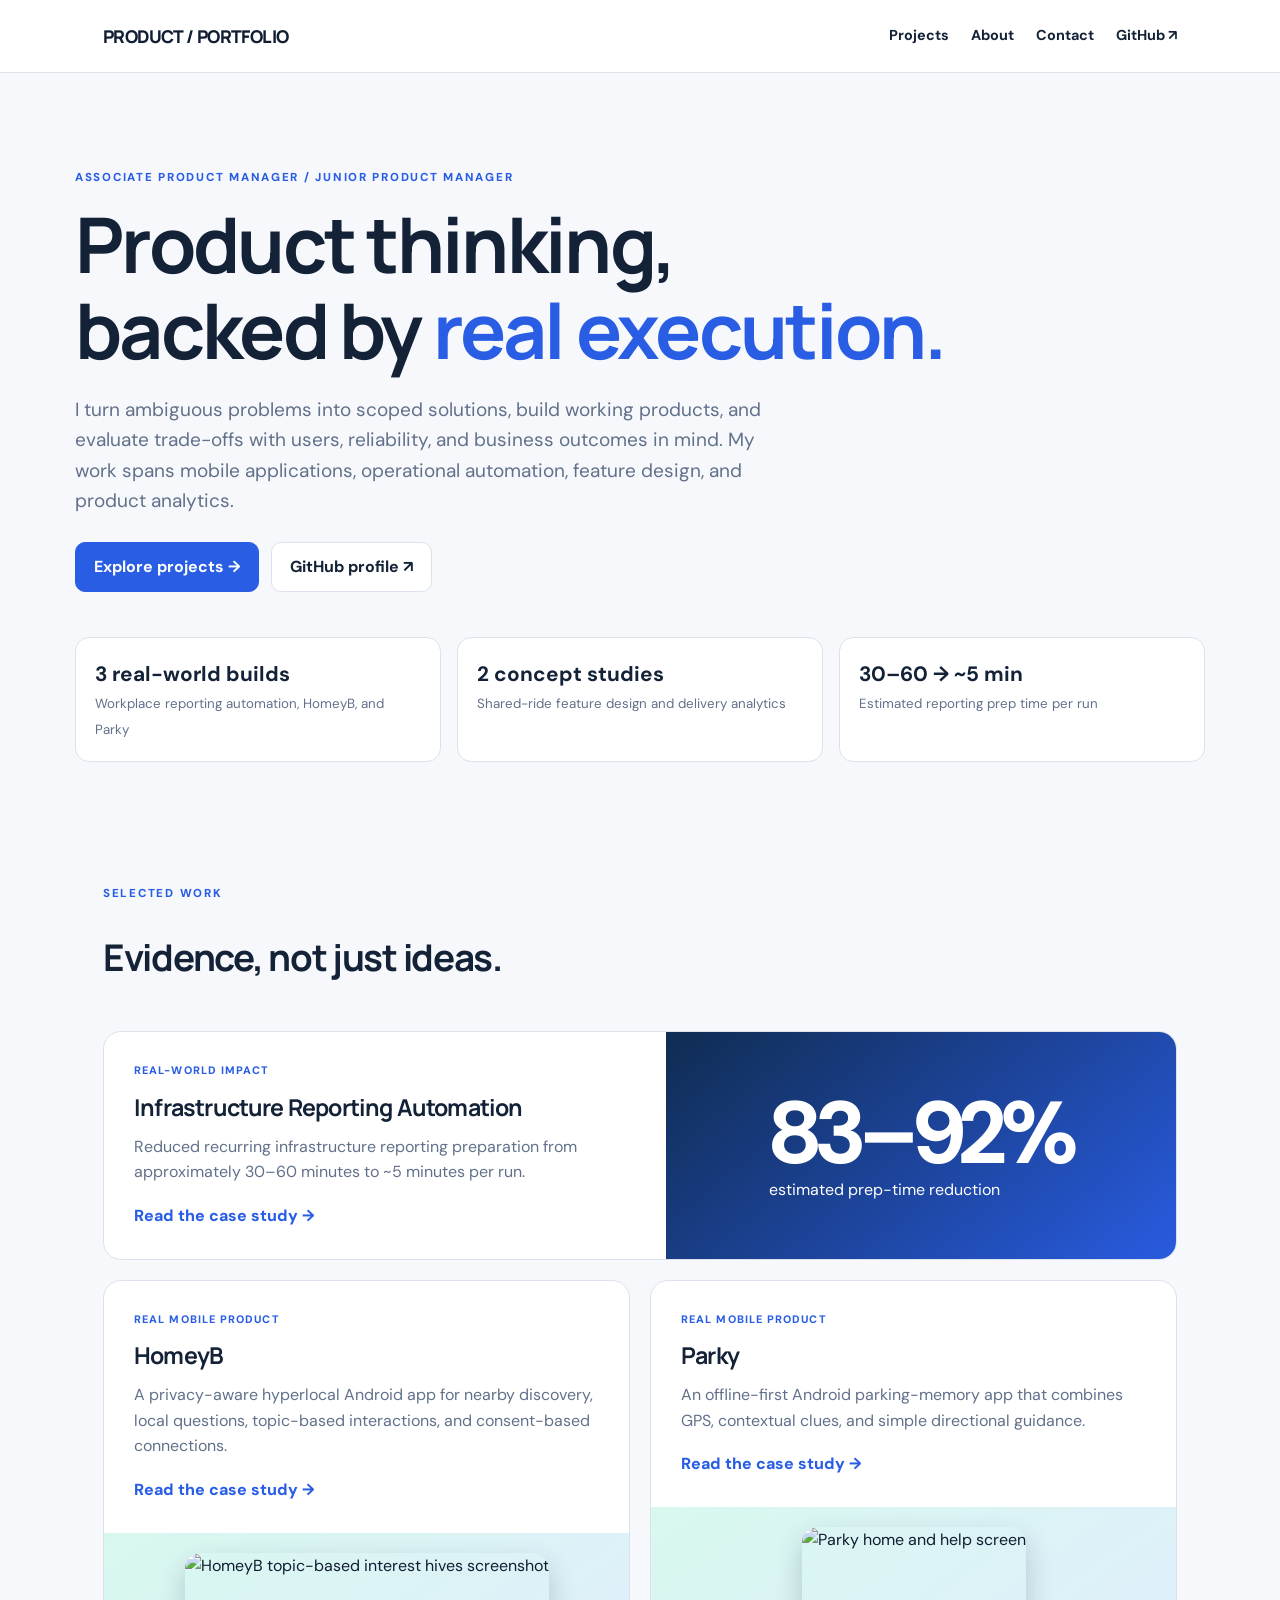
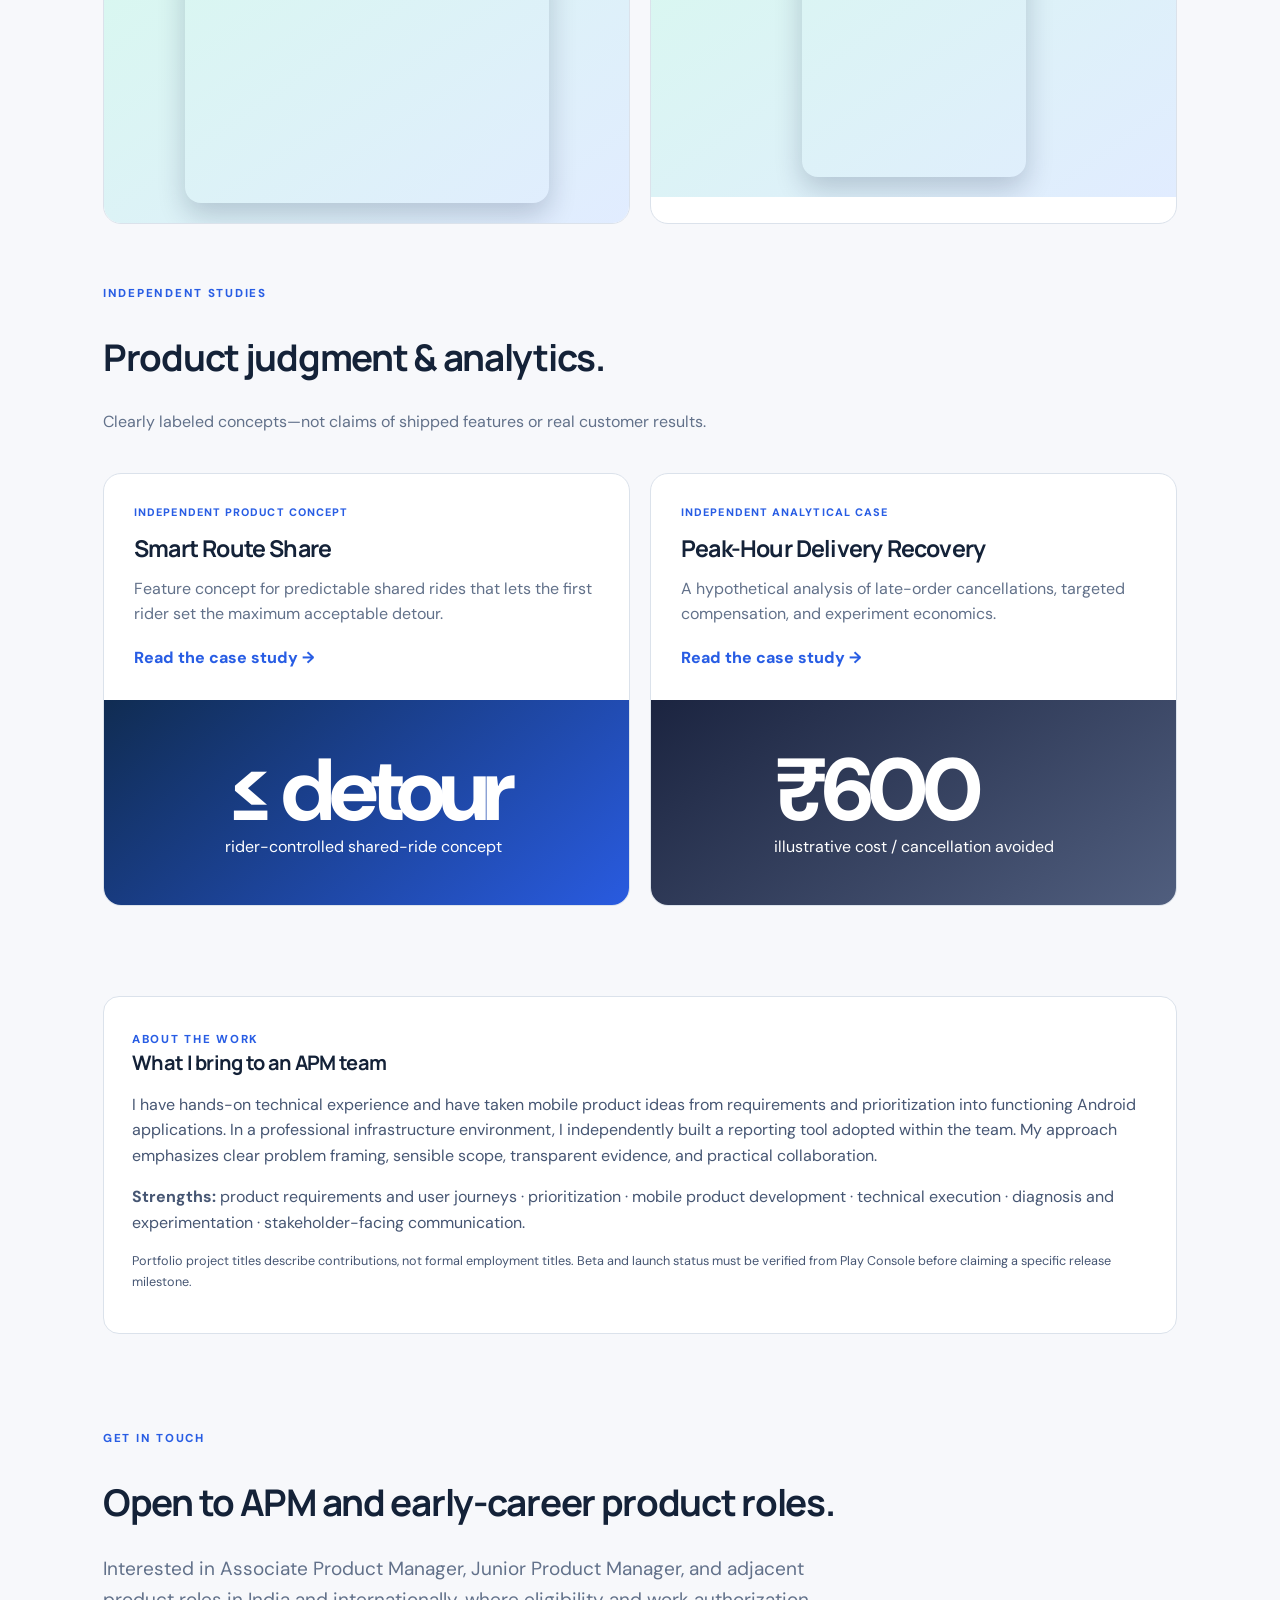
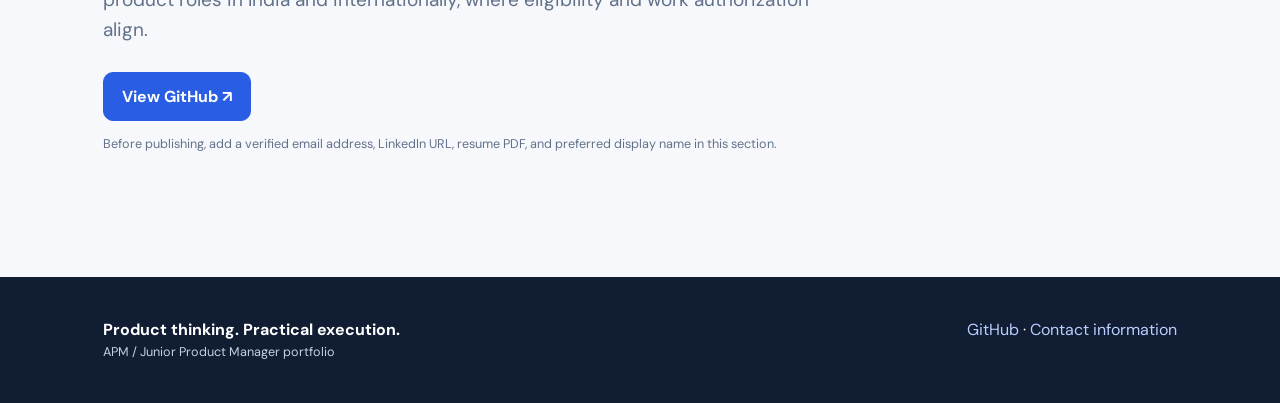
==== index.html @ b4ca0966 "Add files via upload" ====
<!doctype html><html lang="en"><head><meta charset="UTF-8"><meta name="viewport" content="width=device-width,initial-scale=1"><meta name="theme-color" content="#142238"><meta name="description" content="Associate Product Manager portfolio featuring product execution, Android products, strategy, analytics and real-world impact."><title>APM Product Portfolio | Real Products & Product Thinking</title><link rel="stylesheet" href="assets/style.css"></head><body><header class="nav"><div class="wrap nav-in"><a class="logo" href="index.html">PRODUCT / PORTFOLIO</a><nav class="navlinks" aria-label="Main navigation"><a href="index.html#projects">Projects</a><a href="index.html#about">About</a><a href="index.html#contact">Contact</a><a href="https://github.com/Prathamesh-S" target="_blank" rel="noopener">GitHub ↗</a></nav></div></header><main><div class="wrap hero"><span class="eyebrow">Associate Product Manager / Junior Product Manager</span><h1>Product thinking,<br>backed by <span style="color:var(--primary)">real execution.</span></h1><p class="lead">I turn ambiguous problems into scoped solutions, build working products, and evaluate trade-offs with users, reliability, and business outcomes in mind. My work spans mobile applications, operational automation, feature design, and product analytics.</p><div class="actions"><a class="btn" href="#projects">Explore projects →</a><a class="btn alt" href="https://github.com/Prathamesh-S" target="_blank" rel="noopener">GitHub profile ↗</a></div><div class="proof"><div><strong>3 real-world builds</strong><small>Workplace reporting automation, HomeyB, and Parky</small></div><div><strong>2 concept studies</strong><small>Shared-ride feature design and delivery analytics</small></div><div><strong>30–60 → ~5 min</strong><small>Estimated reporting prep time per run</small></div></div></div><section id="projects"><div class="wrap"><div class="sectionhead"><div><span class="eyebrow">Selected work</span><h2>Evidence, not just ideas.</h2></div></div><div class="cards"><article class="card large"><div class="cardcontent"><span class="tag">REAL-WORLD IMPACT</span><h3>Infrastructure Reporting Automation</h3><p>Reduced recurring infrastructure reporting preparation from approximately 30–60 minutes to ~5 minutes per run.</p><a class="link" href="projects/infrastructure-automation.html">Read the case study →</a></div><div class="visual "><div><div class="big-stat">83–92%</div><div>estimated prep-time reduction</div></div></div></article><article class="card "><div class="cardcontent"><span class="tag">REAL MOBILE PRODUCT</span><h3>HomeyB</h3><p>A privacy-aware hyperlocal Android app for nearby discovery, local questions, topic-based interactions, and consent-based connections.</p><a class="link" href="projects/homeyb.html">Read the case study →</a></div><div class="visual pale"><img src="https://raw.githubusercontent.com/Prathamesh-S/HomeyB-Product-Portfolio/main/media/02-interest-hives.png" alt="HomeyB topic-based interest hives screenshot" loading="lazy"></div></article><article class="card "><div class="cardcontent"><span class="tag">REAL MOBILE PRODUCT</span><h3>Parky</h3><p>An offline-first Android parking-memory app that combines GPS, contextual clues, and simple directional guidance.</p><a class="link" href="projects/parky.html">Read the case study →</a></div><div class="visual pale"><img src="https://raw.githubusercontent.com/Prathamesh-S/Parky-Product-Portfolio/main/media/02-home-and-help.png" alt="Parky home and help screen" loading="lazy"></div></article></div><div class="sectionhead" style="margin-top:55px"><div><span class="eyebrow">Independent studies</span><h2>Product judgment & analytics.</h2><p class="muted">Clearly labeled concepts—not claims of shipped features or real customer results.</p></div></div><div class="cards"><article class="card "><div class="cardcontent"><span class="tag">INDEPENDENT PRODUCT CONCEPT</span><h3>Smart Route Share</h3><p>Feature concept for predictable shared rides that lets the first rider set the maximum acceptable detour.</p><a class="link" href="projects/smart-route-share.html">Read the case study →</a></div><div class="visual "><div><div class="big-stat">≤ detour</div><div>rider-controlled shared-ride concept</div></div></div></article><article class="card "><div class="cardcontent"><span class="tag">INDEPENDENT ANALYTICAL CASE</span><h3>Peak-Hour Delivery Recovery</h3><p>A hypothetical analysis of late-order cancellations, targeted compensation, and experiment economics.</p><a class="link" href="projects/food-delivery-recovery.html">Read the case study →</a></div><div class="visual dark"><div><div class="big-stat">₹600</div><div>illustrative cost / cancellation avoided</div></div></div></article></div></div></section><section id="about"><div class="wrap"><div class="panel"><span class="eyebrow">About the work</span><h2>What I bring to an APM team</h2><p>I have hands-on technical experience and have taken mobile product ideas from requirements and prioritization into functioning Android applications. In a professional infrastructure environment, I independently built a reporting tool adopted within the team. My approach emphasizes clear problem framing, sensible scope, transparent evidence, and practical collaboration.</p><p><strong>Strengths:</strong> product requirements and user journeys · prioritization · mobile product development · technical execution · diagnosis and experimentation · stakeholder-facing communication.</p><p class="tiny">Portfolio project titles describe contributions, not formal employment titles. Beta and launch status must be verified from Play Console before claiming a specific release milestone.</p></div></div></section><section id="contact"><div class="wrap"><span class="eyebrow">Get in touch</span><h2>Open to APM and early-career product roles.</h2><p class="lead">Interested in Associate Product Manager, Junior Product Manager, and adjacent product roles in India and internationally, where eligibility and work authorization align.</p><div class="actions"><a class="btn" href="https://github.com/Prathamesh-S" target="_blank" rel="noopener">View GitHub ↗</a></div><p class="tiny">Before publishing, add a verified email address, LinkedIn URL, resume PDF, and preferred display name in this section.</p></div></section></main><footer><div class="wrap footerflex"><div><strong>Product thinking. Practical execution.</strong><div class="tiny" style="color:#c4d1e5">APM / Junior Product Manager portfolio</div></div><div><a href="https://github.com/Prathamesh-S" target="_blank" rel="noopener">GitHub</a> · <a href="index.html#contact">Contact information</a></div></div></footer></body></html>
---- assets/style.css ----
@import url('https://fonts.googleapis.com/css2?family=DM+Sans:wght@400;500;600;700&family=Manrope:wght@400;500;600;700;800&display=swap');
:root{--bg:#f7f8fb;--paper:#fff;--ink:#142238;--muted:#62718a;--line:#dbe2eb;--primary:#285de4;--navy:#101d32;--mint:#c5f0e6}*{box-sizing:border-box}html{scroll-behavior:smooth}body{margin:0;color:var(--ink);background:var(--bg);font-family:'DM Sans',system-ui,sans-serif;line-height:1.6}h1,h2,h3,.logo{font-family:Manrope,system-ui,sans-serif;letter-spacing:-.035em}h1{font-size:clamp(2.5rem,6vw,4.8rem);line-height:1.12;margin:12px 0 22px}h2{font-size:clamp(1.6rem,3vw,2.3rem);line-height:1.2}h3{line-height:1.3}a{color:var(--primary);text-decoration:none}a:hover{text-decoration:underline}.wrap{max-width:1130px;margin:auto;padding:0 28px}.nav{background:#ffffffed;position:sticky;top:0;z-index:50;border-bottom:1px solid var(--line);backdrop-filter:blur(10px)}.nav-in{min-height:72px;display:flex;align-items:center;justify-content:space-between;gap:20px}.logo{font-weight:800;color:var(--navy);font-size:1.1rem}.navlinks{display:flex;gap:22px;flex-wrap:wrap}.navlinks a{font-size:.9rem;font-weight:700;color:var(--ink)}.hero{padding:90px 0 72px}.eyebrow{font-weight:800;text-transform:uppercase;letter-spacing:.15em;color:var(--primary);font-size:.72rem}.lead{font-size:1.19rem;max-width:720px;color:var(--muted)}.actions{display:flex;gap:12px;flex-wrap:wrap;margin-top:26px}.btn{border:1px solid var(--primary);padding:11px 18px;background:var(--primary);color:white;border-radius:10px;font-weight:700;display:inline-block}.btn.alt{background:white;color:var(--ink);border-color:var(--line)}.btn:hover{text-decoration:none;filter:brightness(.96)}.proof{margin-top:45px;display:grid;grid-template-columns:repeat(3,minmax(0,1fr));gap:16px}.proof>div{background:white;border:1px solid var(--line);border-radius:14px;padding:19px}.proof strong{display:block;font-size:1.3rem}.proof small{color:var(--muted)}section{padding:45px 0}.sectionhead{display:flex;align-items:end;justify-content:space-between;gap:18px;margin-bottom:22px}.muted{color:var(--muted)}.cards{display:grid;grid-template-columns:repeat(2,minmax(0,1fr));gap:20px}.card{background:white;border-radius:18px;overflow:hidden;border:1px solid var(--line);display:flex;flex-direction:column}.card.large{grid-column:1/-1;display:grid;grid-template-columns:1.1fr 1fr}.cardcontent{padding:30px;display:flex;flex-direction:column;align-items:start}.tag{font-size:.68rem;letter-spacing:.1em;font-weight:800;text-transform:uppercase;color:var(--primary)}.card h3{font-size:1.45rem;margin:12px 0}.card p{color:var(--muted);margin:0 0 18px}.card .link{font-weight:800;margin-top:auto}.visual{background:linear-gradient(140deg,#102c52,#295be0);min-height:205px;position:relative;overflow:hidden;display:flex;align-items:center;justify-content:center;padding:20px;color:#fff}.visual.pale{background:linear-gradient(145deg,#d8f8ef,#e1ecff);color:var(--navy)}.visual.dark{background:linear-gradient(145deg,#1b2440,#505e7e)}.big-stat{font-size:clamp(3rem,7vw,5.5rem);line-height:1;letter-spacing:-.07em;font-weight:800}.visual img{height:250px;max-width:100%;width:auto;border-radius:16px;object-fit:contain;box-shadow:0 12px 28px #0a173c33}.visual img[src='']{display:none}.detail-hero{padding:65px 0 30px}.detail-hero h1{max-width:850px;font-size:clamp(2.25rem,5vw,3.85rem)}.detail-grid{display:grid;grid-template-columns:2fr 1fr;gap:28px;align-items:start}.panel{background:white;border:1px solid var(--line);padding:28px;border-radius:16px}.panel h2{font-size:1.25rem;margin-top:0}.panel p{color:#465673}.stack{display:grid;gap:20px}.highlight{background:#eef4ff;border-left:4px solid var(--primary);padding:22px;border-radius:0 14px 14px 0}.metric{font-size:2rem;font-weight:800;color:var(--primary)}.screens{display:flex;gap:12px;flex-wrap:wrap;margin:18px 0}.screens img{max-width:190px;width:30%;min-width:125px;border-radius:15px;border:1px solid var(--line)}.tiny{font-size:.79rem;color:var(--muted)}footer{background:var(--navy);color:white;padding:40px 0;margin-top:65px}footer a{color:#b9ceff}.footerflex{display:flex;justify-content:space-between;gap:20px;flex-wrap:wrap}ul{padding-left:20px}li{margin:7px 0}@media(max-width:750px){.nav-in{align-items:flex-start;padding-top:15px;padding-bottom:15px;flex-direction:column}.navlinks{gap:14px}.hero{padding:55px 0}.cards{grid-template-columns:1fr}.card.large{display:flex;grid-column:auto}.proof{grid-template-columns:1fr}.detail-grid{grid-template-columns:1fr}.cardcontent{padding:22px}.wrap{padding:0 20px}}
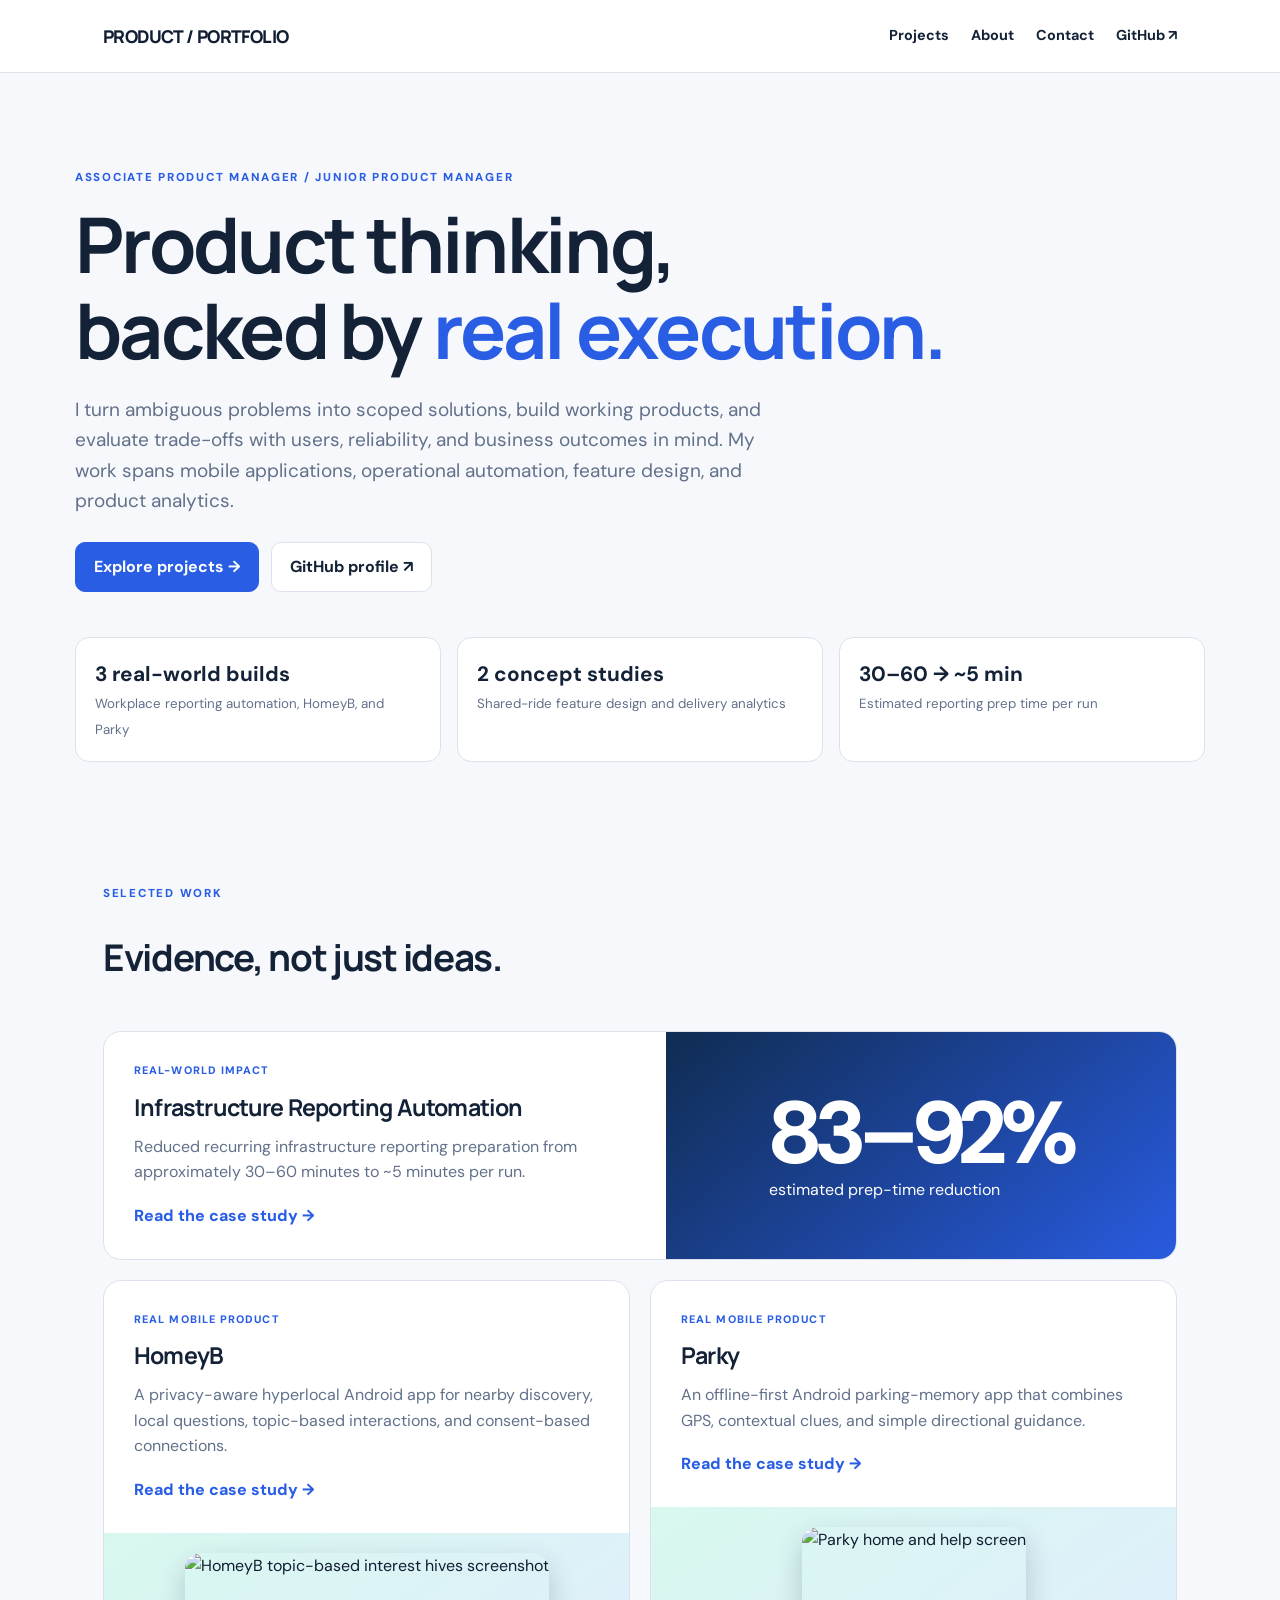
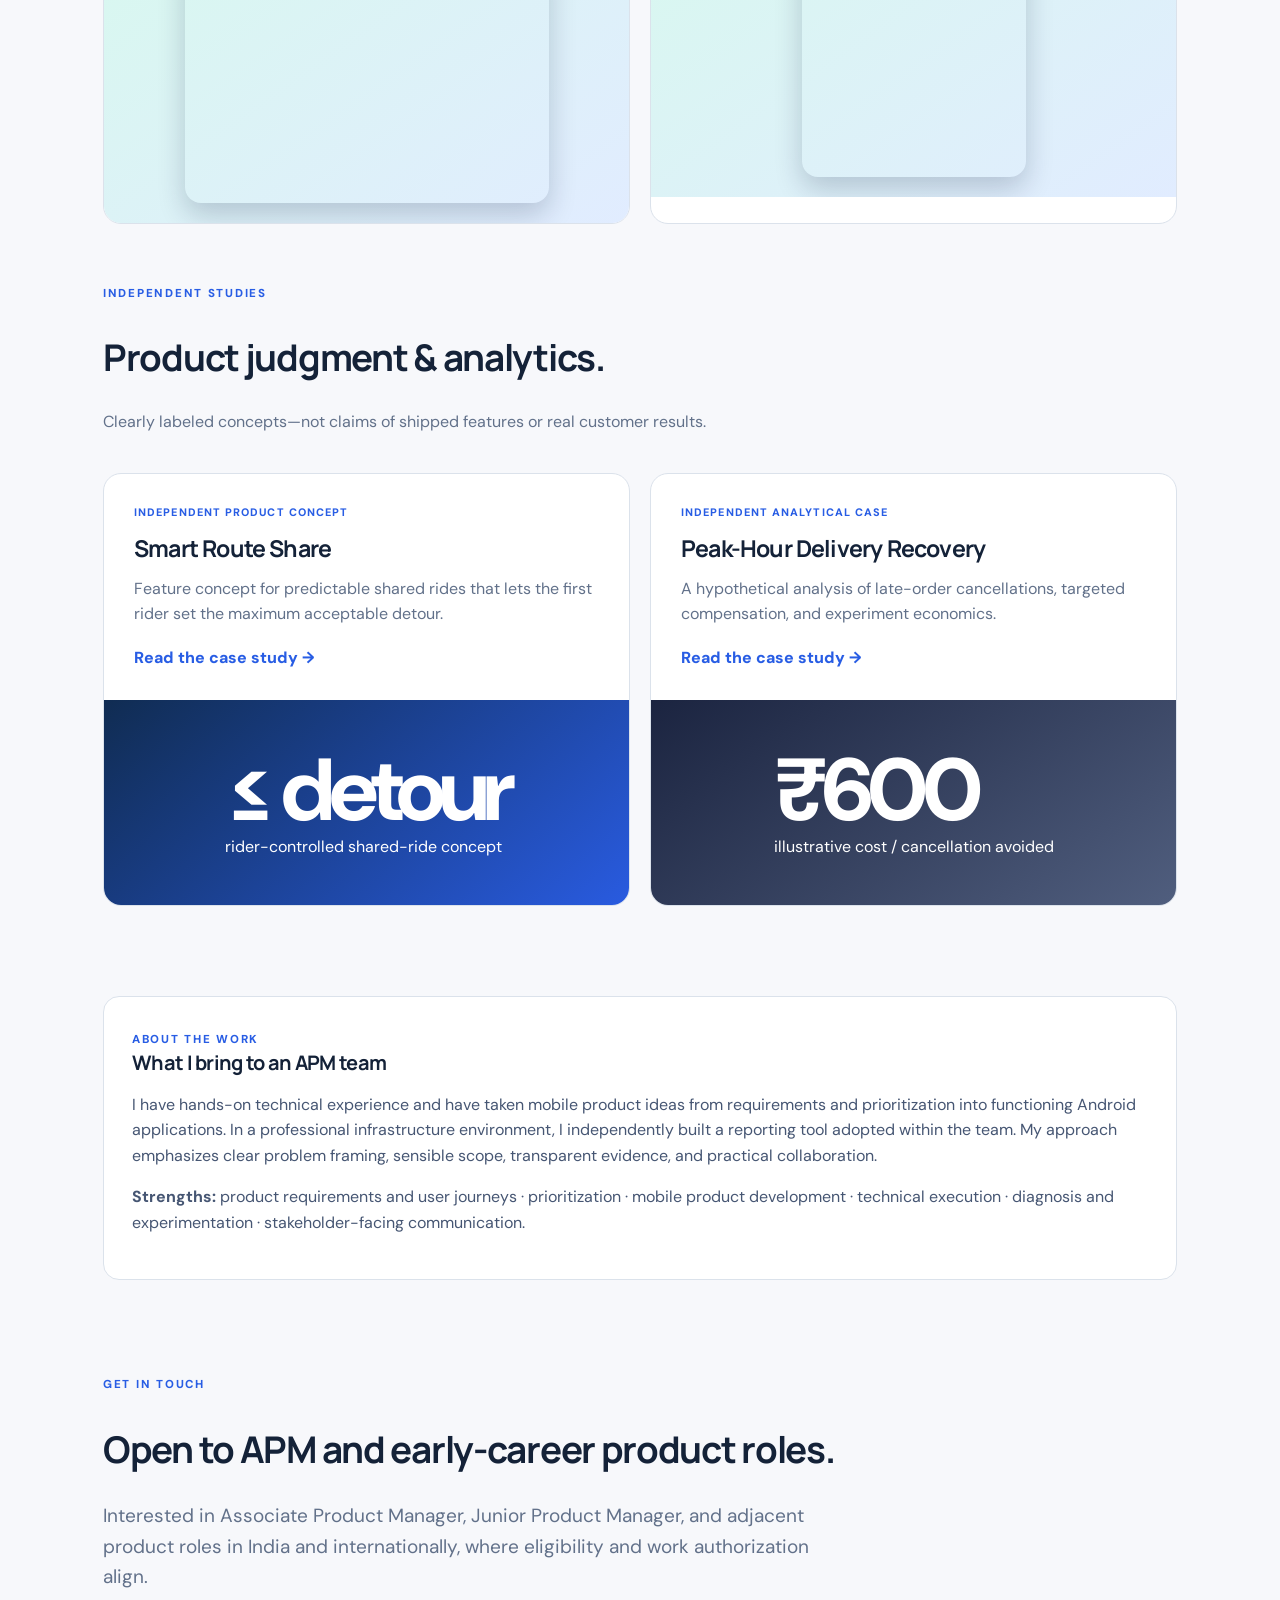
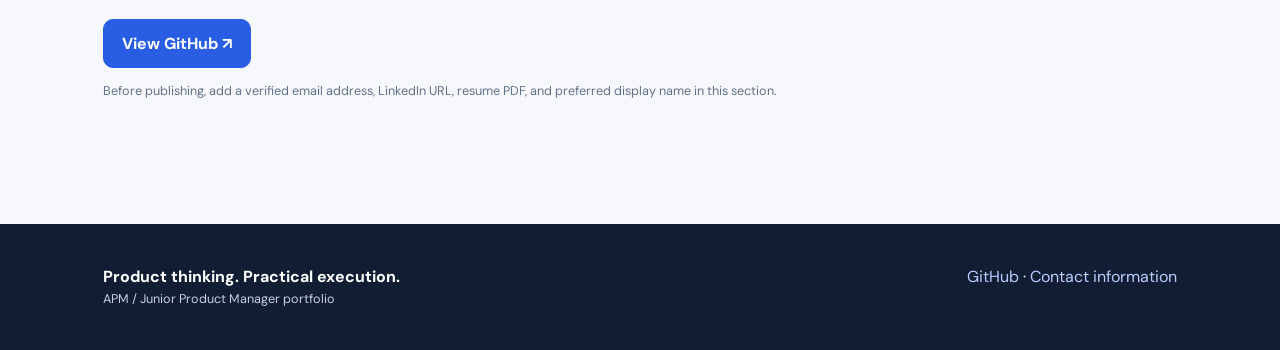
==== commit 575f4389: "Remove internal editorial note from public APM portfolio" ====
--- a/index.html
+++ b/index.html
@@ -1 +1 @@
-<!doctype html><html lang="en"><head><meta charset="UTF-8"><meta name="viewport" content="width=device-width,initial-scale=1"><meta name="theme-color" content="#142238"><meta name="description" content="Associate Product Manager portfolio featuring product execution, Android products, strategy, analytics and real-world impact."><title>APM Product Portfolio | Real Products & Product Thinking</title><link rel="stylesheet" href="assets/style.css"></head><body><header class="nav"><div class="wrap nav-in"><a class="logo" href="index.html">PRODUCT / PORTFOLIO</a><nav class="navlinks" aria-label="Main navigation"><a href="index.html#projects">Projects</a><a href="index.html#about">About</a><a href="index.html#contact">Contact</a><a href="https://github.com/Prathamesh-S" target="_blank" rel="noopener">GitHub ↗</a></nav></div></header><main><div class="wrap hero"><span class="eyebrow">Associate Product Manager / Junior Product Manager</span><h1>Product thinking,<br>backed by <span style="color:var(--primary)">real execution.</span></h1><p class="lead">I turn ambiguous problems into scoped solutions, build working products, and evaluate trade-offs with users, reliability, and business outcomes in mind. My work spans mobile applications, operational automation, feature design, and product analytics.</p><div class="actions"><a class="btn" href="#projects">Explore projects →</a><a class="btn alt" href="https://github.com/Prathamesh-S" target="_blank" rel="noopener">GitHub profile ↗</a></div><div class="proof"><div><strong>3 real-world builds</strong><small>Workplace reporting automation, HomeyB, and Parky</small></div><div><strong>2 concept studies</strong><small>Shared-ride feature design and delivery analytics</small></div><div><strong>30–60 → ~5 min</strong><small>Estimated reporting prep time per run</small></div></div></div><section id="projects"><div class="wrap"><div class="sectionhead"><div><span class="eyebrow">Selected work</span><h2>Evidence, not just ideas.</h2></div></div><div class="cards"><article class="card large"><div class="cardcontent"><span class="tag">REAL-WORLD IMPACT</span><h3>Infrastructure Reporting Automation</h3><p>Reduced recurring infrastructure reporting preparation from approximately 30–60 minutes to ~5 minutes per run.</p><a class="link" href="projects/infrastructure-automation.html">Read the case study →</a></div><div class="visual "><div><div class="big-stat">83–92%</div><div>estimated prep-time reduction</div></div></div></article><article class="card "><div class="cardcontent"><span class="tag">REAL MOBILE PRODUCT</span><h3>HomeyB</h3><p>A privacy-aware hyperlocal Android app for nearby discovery, local questions, topic-based interactions, and consent-based connections.</p><a class="link" href="projects/homeyb.html">Read the case study →</a></div><div class="visual pale"><img src="https://raw.githubusercontent.com/Prathamesh-S/HomeyB-Product-Portfolio/main/media/02-interest-hives.png" alt="HomeyB topic-based interest hives screenshot" loading="lazy"></div></article><article class="card "><div class="cardcontent"><span class="tag">REAL MOBILE PRODUCT</span><h3>Parky</h3><p>An offline-first Android parking-memory app that combines GPS, contextual clues, and simple directional guidance.</p><a class="link" href="projects/parky.html">Read the case study →</a></div><div class="visual pale"><img src="https://raw.githubusercontent.com/Prathamesh-S/Parky-Product-Portfolio/main/media/02-home-and-help.png" alt="Parky home and help screen" loading="lazy"></div></article></div><div class="sectionhead" style="margin-top:55px"><div><span class="eyebrow">Independent studies</span><h2>Product judgment & analytics.</h2><p class="muted">Clearly labeled concepts—not claims of shipped features or real customer results.</p></div></div><div class="cards"><article class="card "><div class="cardcontent"><span class="tag">INDEPENDENT PRODUCT CONCEPT</span><h3>Smart Route Share</h3><p>Feature concept for predictable shared rides that lets the first rider set the maximum acceptable detour.</p><a class="link" href="projects/smart-route-share.html">Read the case study →</a></div><div class="visual "><div><div class="big-stat">≤ detour</div><div>rider-controlled shared-ride concept</div></div></div></article><article class="card "><div class="cardcontent"><span class="tag">INDEPENDENT ANALYTICAL CASE</span><h3>Peak-Hour Delivery Recovery</h3><p>A hypothetical analysis of late-order cancellations, targeted compensation, and experiment economics.</p><a class="link" href="projects/food-delivery-recovery.html">Read the case study →</a></div><div class="visual dark"><div><div class="big-stat">₹600</div><div>illustrative cost / cancellation avoided</div></div></div></article></div></div></section><section id="about"><div class="wrap"><div class="panel"><span class="eyebrow">About the work</span><h2>What I bring to an APM team</h2><p>I have hands-on technical experience and have taken mobile product ideas from requirements and prioritization into functioning Android applications. In a professional infrastructure environment, I independently built a reporting tool adopted within the team. My approach emphasizes clear problem framing, sensible scope, transparent evidence, and practical collaboration.</p><p><strong>Strengths:</strong> product requirements and user journeys · prioritization · mobile product development · technical execution · diagnosis and experimentation · stakeholder-facing communication.</p><p class="tiny">Portfolio project titles describe contributions, not formal employment titles. Beta and launch status must be verified from Play Console before claiming a specific release milestone.</p></div></div></section><section id="contact"><div class="wrap"><span class="eyebrow">Get in touch</span><h2>Open to APM and early-career product roles.</h2><p class="lead">Interested in Associate Product Manager, Junior Product Manager, and adjacent product roles in India and internationally, where eligibility and work authorization align.</p><div class="actions"><a class="btn" href="https://github.com/Prathamesh-S" target="_blank" rel="noopener">View GitHub ↗</a></div><p class="tiny">Before publishing, add a verified email address, LinkedIn URL, resume PDF, and preferred display name in this section.</p></div></section></main><footer><div class="wrap footerflex"><div><strong>Product thinking. Practical execution.</strong><div class="tiny" style="color:#c4d1e5">APM / Junior Product Manager portfolio</div></div><div><a href="https://github.com/Prathamesh-S" target="_blank" rel="noopener">GitHub</a> · <a href="index.html#contact">Contact information</a></div></div></footer></body></html>+<!doctype html><html lang="en"><head><meta charset="UTF-8"><meta name="viewport" content="width=device-width,initial-scale=1"><meta name="theme-color" content="#142238"><meta name="description" content="Associate Product Manager portfolio featuring product execution, Android products, strategy, analytics and real-world impact."><title>APM Product Portfolio | Real Products & Product Thinking</title><link rel="stylesheet" href="assets/style.css"></head><body><header class="nav"><div class="wrap nav-in"><a class="logo" href="index.html">PRODUCT / PORTFOLIO</a><nav class="navlinks" aria-label="Main navigation"><a href="index.html#projects">Projects</a><a href="index.html#about">About</a><a href="index.html#contact">Contact</a><a href="https://github.com/Prathamesh-S" target="_blank" rel="noopener">GitHub ↗</a></nav></div></header><main><div class="wrap hero"><span class="eyebrow">Associate Product Manager / Junior Product Manager</span><h1>Product thinking,<br>backed by <span style="color:var(--primary)">real execution.</span></h1><p class="lead">I turn ambiguous problems into scoped solutions, build working products, and evaluate trade-offs with users, reliability, and business outcomes in mind. My work spans mobile applications, operational automation, feature design, and product analytics.</p><div class="actions"><a class="btn" href="#projects">Explore projects →</a><a class="btn alt" href="https://github.com/Prathamesh-S" target="_blank" rel="noopener">GitHub profile ↗</a></div><div class="proof"><div><strong>3 real-world builds</strong><small>Workplace reporting automation, HomeyB, and Parky</small></div><div><strong>2 concept studies</strong><small>Shared-ride feature design and delivery analytics</small></div><div><strong>30–60 → ~5 min</strong><small>Estimated reporting prep time per run</small></div></div></div><section id="projects"><div class="wrap"><div class="sectionhead"><div><span class="eyebrow">Selected work</span><h2>Evidence, not just ideas.</h2></div></div><div class="cards"><article class="card large"><div class="cardcontent"><span class="tag">REAL-WORLD IMPACT</span><h3>Infrastructure Reporting Automation</h3><p>Reduced recurring infrastructure reporting preparation from approximately 30–60 minutes to ~5 minutes per run.</p><a class="link" href="projects/infrastructure-automation.html">Read the case study →</a></div><div class="visual "><div><div class="big-stat">83–92%</div><div>estimated prep-time reduction</div></div></div></article><article class="card "><div class="cardcontent"><span class="tag">REAL MOBILE PRODUCT</span><h3>HomeyB</h3><p>A privacy-aware hyperlocal Android app for nearby discovery, local questions, topic-based interactions, and consent-based connections.</p><a class="link" href="projects/homeyb.html">Read the case study →</a></div><div class="visual pale"><img src="https://raw.githubusercontent.com/Prathamesh-S/HomeyB-Product-Portfolio/main/media/02-interest-hives.png" alt="HomeyB topic-based interest hives screenshot" loading="lazy"></div></article><article class="card "><div class="cardcontent"><span class="tag">REAL MOBILE PRODUCT</span><h3>Parky</h3><p>An offline-first Android parking-memory app that combines GPS, contextual clues, and simple directional guidance.</p><a class="link" href="projects/parky.html">Read the case study →</a></div><div class="visual pale"><img src="https://raw.githubusercontent.com/Prathamesh-S/Parky-Product-Portfolio/main/media/02-home-and-help.png" alt="Parky home and help screen" loading="lazy"></div></article></div><div class="sectionhead" style="margin-top:55px"><div><span class="eyebrow">Independent studies</span><h2>Product judgment & analytics.</h2><p class="muted">Clearly labeled concepts—not claims of shipped features or real customer results.</p></div></div><div class="cards"><article class="card "><div class="cardcontent"><span class="tag">INDEPENDENT PRODUCT CONCEPT</span><h3>Smart Route Share</h3><p>Feature concept for predictable shared rides that lets the first rider set the maximum acceptable detour.</p><a class="link" href="projects/smart-route-share.html">Read the case study →</a></div><div class="visual "><div><div class="big-stat">≤ detour</div><div>rider-controlled shared-ride concept</div></div></div></article><article class="card "><div class="cardcontent"><span class="tag">INDEPENDENT ANALYTICAL CASE</span><h3>Peak-Hour Delivery Recovery</h3><p>A hypothetical analysis of late-order cancellations, targeted compensation, and experiment economics.</p><a class="link" href="projects/food-delivery-recovery.html">Read the case study →</a></div><div class="visual dark"><div><div class="big-stat">₹600</div><div>illustrative cost / cancellation avoided</div></div></div></article></div></div></section><section id="about"><div class="wrap"><div class="panel"><span class="eyebrow">About the work</span><h2>What I bring to an APM team</h2><p>I have hands-on technical experience and have taken mobile product ideas from requirements and prioritization into functioning Android applications. In a professional infrastructure environment, I independently built a reporting tool adopted within the team. My approach emphasizes clear problem framing, sensible scope, transparent evidence, and practical collaboration.</p><p><strong>Strengths:</strong> product requirements and user journeys · prioritization · mobile product development · technical execution · diagnosis and experimentation · stakeholder-facing communication.</p></div></div></section><section id="contact"><div class="wrap"><span class="eyebrow">Get in touch</span><h2>Open to APM and early-career product roles.</h2><p class="lead">Interested in Associate Product Manager, Junior Product Manager, and adjacent product roles in India and internationally, where eligibility and work authorization align.</p><div class="actions"><a class="btn" href="https://github.com/Prathamesh-S" target="_blank" rel="noopener">View GitHub ↗</a></div><p class="tiny">Before publishing, add a verified email address, LinkedIn URL, resume PDF, and preferred display name in this section.</p></div></section></main><footer><div class="wrap footerflex"><div><strong>Product thinking. Practical execution.</strong><div class="tiny" style="color:#c4d1e5">APM / Junior Product Manager portfolio</div></div><div><a href="https://github.com/Prathamesh-S" target="_blank" rel="noopener">GitHub</a> · <a href="index.html#contact">Contact information</a></div></div></footer></body></html>
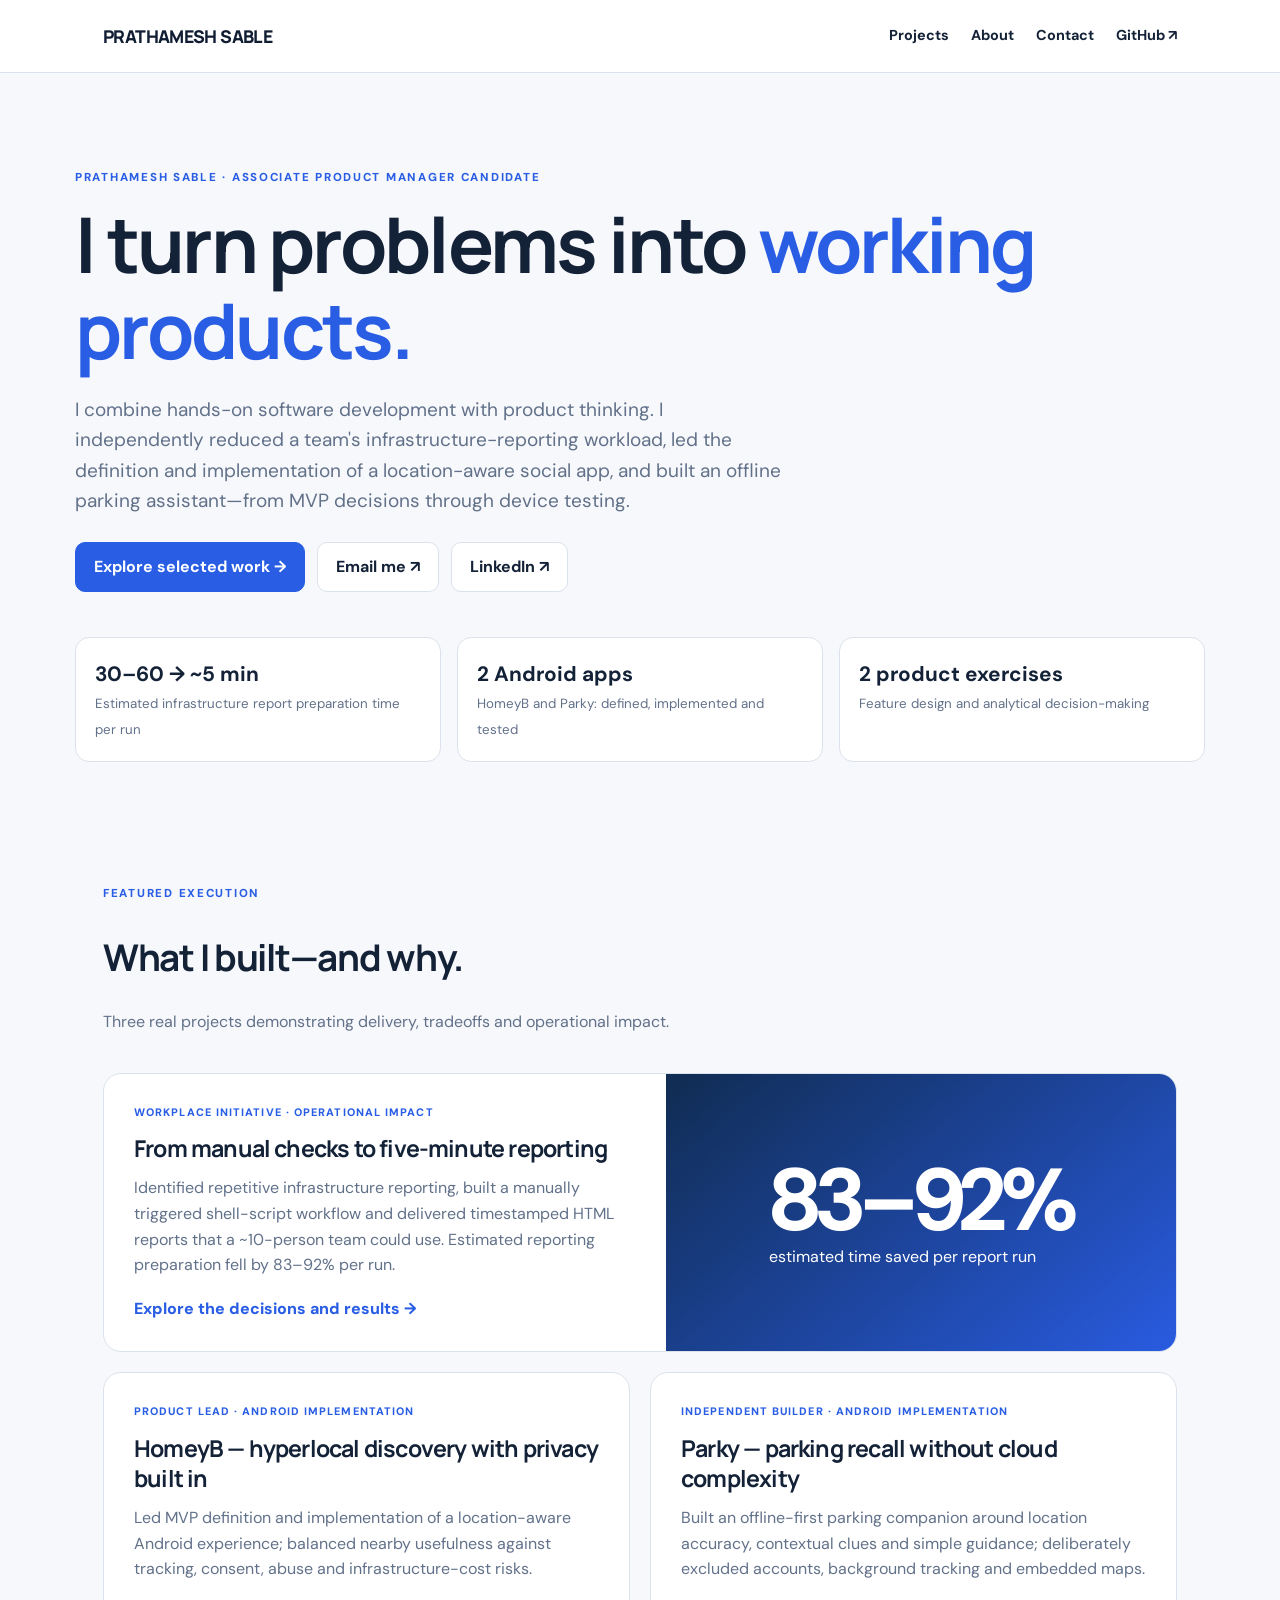
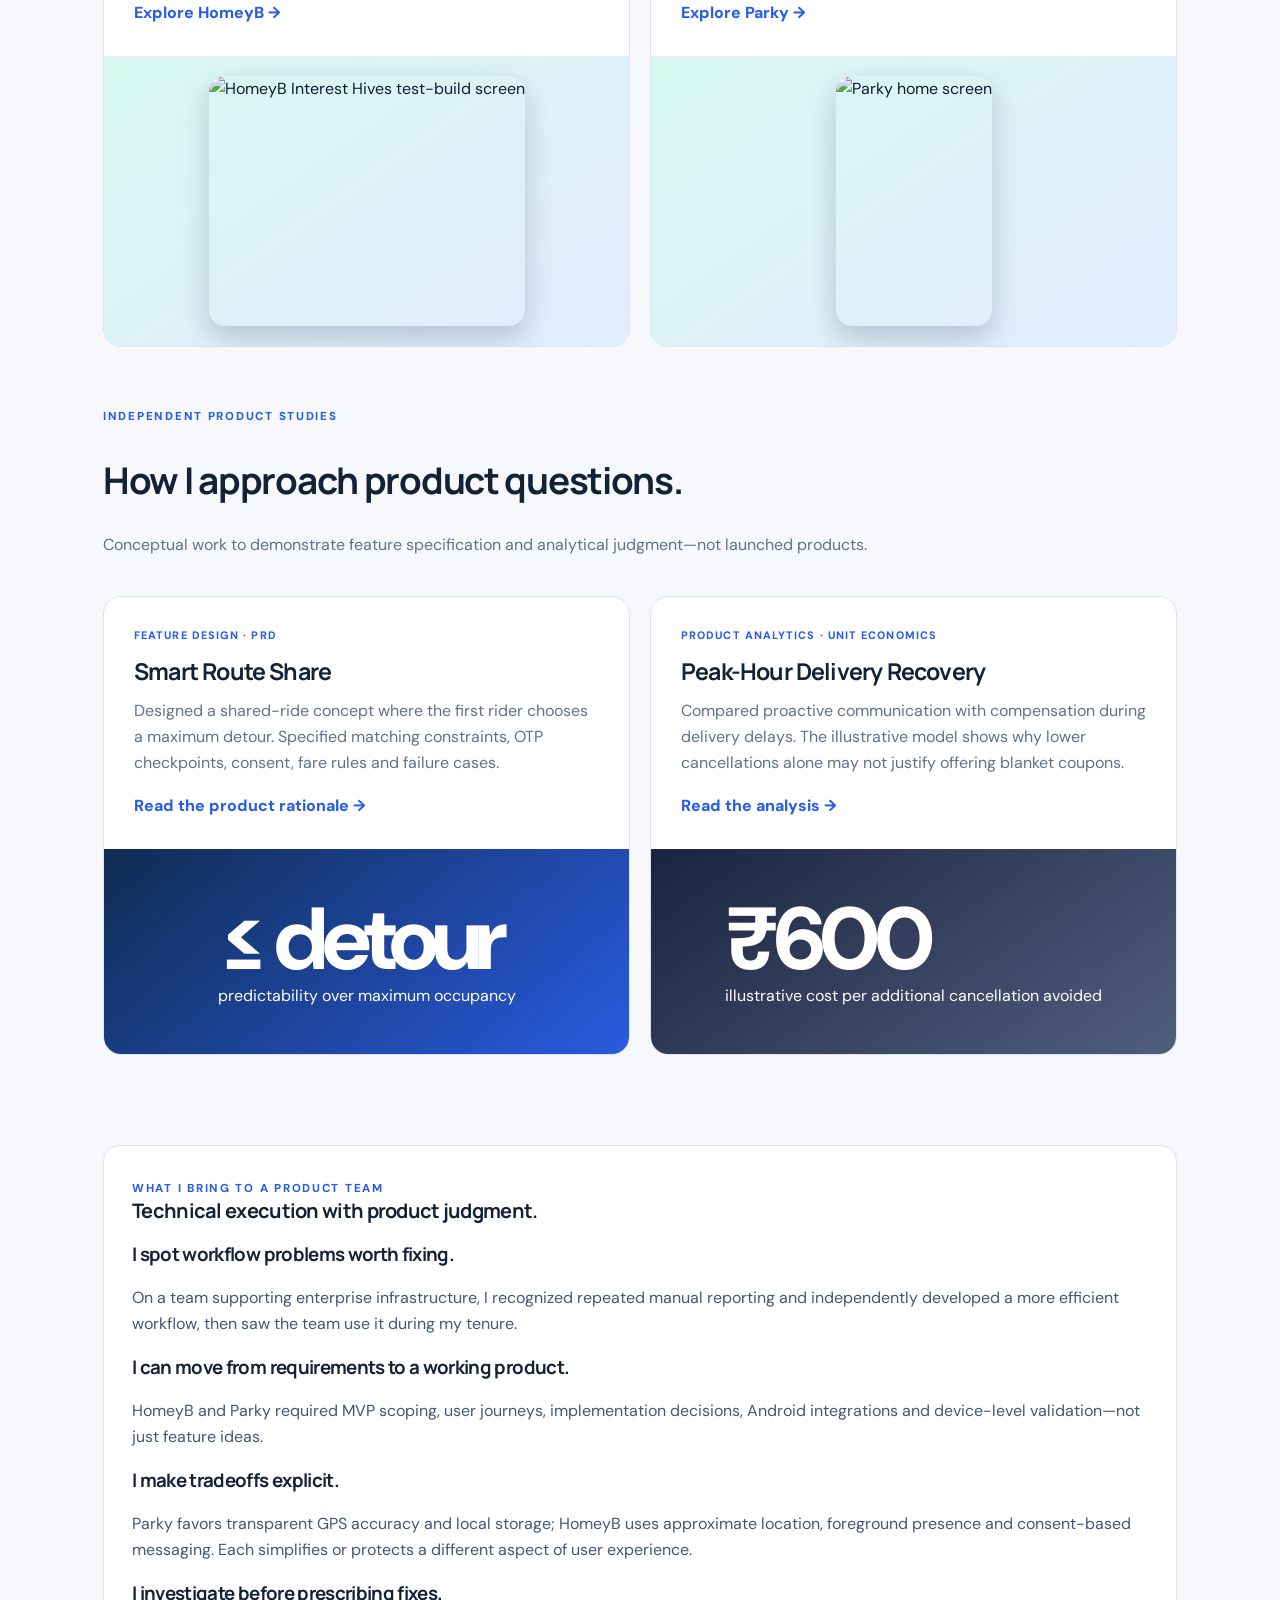
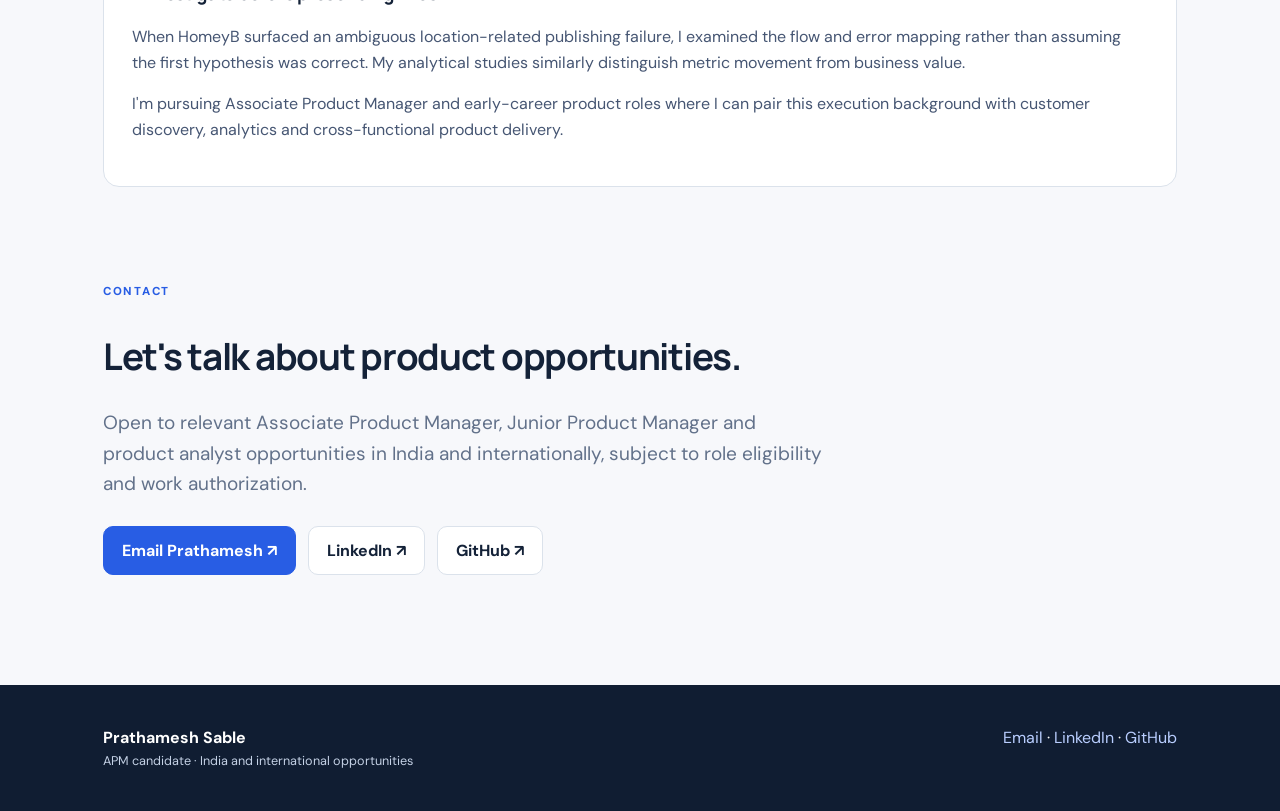
==== commit def81520: "Improve APM recruiter-facing copy: index.html" ====
--- a/index.html
+++ b/index.html
@@ -1 +1,10 @@
-<!doctype html><html lang="en"><head><meta charset="UTF-8"><meta name="viewport" content="width=device-width,initial-scale=1"><meta name="theme-color" content="#142238"><meta name="description" content="Associate Product Manager portfolio featuring product execution, Android products, strategy, analytics and real-world impact."><title>APM Product Portfolio | Real Products & Product Thinking</title><link rel="stylesheet" href="assets/style.css"></head><body><header class="nav"><div class="wrap nav-in"><a class="logo" href="index.html">PRODUCT / PORTFOLIO</a><nav class="navlinks" aria-label="Main navigation"><a href="index.html#projects">Projects</a><a href="index.html#about">About</a><a href="index.html#contact">Contact</a><a href="https://github.com/Prathamesh-S" target="_blank" rel="noopener">GitHub ↗</a></nav></div></header><main><div class="wrap hero"><span class="eyebrow">Associate Product Manager / Junior Product Manager</span><h1>Product thinking,<br>backed by <span style="color:var(--primary)">real execution.</span></h1><p class="lead">I turn ambiguous problems into scoped solutions, build working products, and evaluate trade-offs with users, reliability, and business outcomes in mind. My work spans mobile applications, operational automation, feature design, and product analytics.</p><div class="actions"><a class="btn" href="#projects">Explore projects →</a><a class="btn alt" href="https://github.com/Prathamesh-S" target="_blank" rel="noopener">GitHub profile ↗</a></div><div class="proof"><div><strong>3 real-world builds</strong><small>Workplace reporting automation, HomeyB, and Parky</small></div><div><strong>2 concept studies</strong><small>Shared-ride feature design and delivery analytics</small></div><div><strong>30–60 → ~5 min</strong><small>Estimated reporting prep time per run</small></div></div></div><section id="projects"><div class="wrap"><div class="sectionhead"><div><span class="eyebrow">Selected work</span><h2>Evidence, not just ideas.</h2></div></div><div class="cards"><article class="card large"><div class="cardcontent"><span class="tag">REAL-WORLD IMPACT</span><h3>Infrastructure Reporting Automation</h3><p>Reduced recurring infrastructure reporting preparation from approximately 30–60 minutes to ~5 minutes per run.</p><a class="link" href="projects/infrastructure-automation.html">Read the case study →</a></div><div class="visual "><div><div class="big-stat">83–92%</div><div>estimated prep-time reduction</div></div></div></article><article class="card "><div class="cardcontent"><span class="tag">REAL MOBILE PRODUCT</span><h3>HomeyB</h3><p>A privacy-aware hyperlocal Android app for nearby discovery, local questions, topic-based interactions, and consent-based connections.</p><a class="link" href="projects/homeyb.html">Read the case study →</a></div><div class="visual pale"><img src="https://raw.githubusercontent.com/Prathamesh-S/HomeyB-Product-Portfolio/main/media/02-interest-hives.png" alt="HomeyB topic-based interest hives screenshot" loading="lazy"></div></article><article class="card "><div class="cardcontent"><span class="tag">REAL MOBILE PRODUCT</span><h3>Parky</h3><p>An offline-first Android parking-memory app that combines GPS, contextual clues, and simple directional guidance.</p><a class="link" href="projects/parky.html">Read the case study →</a></div><div class="visual pale"><img src="https://raw.githubusercontent.com/Prathamesh-S/Parky-Product-Portfolio/main/media/02-home-and-help.png" alt="Parky home and help screen" loading="lazy"></div></article></div><div class="sectionhead" style="margin-top:55px"><div><span class="eyebrow">Independent studies</span><h2>Product judgment & analytics.</h2><p class="muted">Clearly labeled concepts—not claims of shipped features or real customer results.</p></div></div><div class="cards"><article class="card "><div class="cardcontent"><span class="tag">INDEPENDENT PRODUCT CONCEPT</span><h3>Smart Route Share</h3><p>Feature concept for predictable shared rides that lets the first rider set the maximum acceptable detour.</p><a class="link" href="projects/smart-route-share.html">Read the case study →</a></div><div class="visual "><div><div class="big-stat">≤ detour</div><div>rider-controlled shared-ride concept</div></div></div></article><article class="card "><div class="cardcontent"><span class="tag">INDEPENDENT ANALYTICAL CASE</span><h3>Peak-Hour Delivery Recovery</h3><p>A hypothetical analysis of late-order cancellations, targeted compensation, and experiment economics.</p><a class="link" href="projects/food-delivery-recovery.html">Read the case study →</a></div><div class="visual dark"><div><div class="big-stat">₹600</div><div>illustrative cost / cancellation avoided</div></div></div></article></div></div></section><section id="about"><div class="wrap"><div class="panel"><span class="eyebrow">About the work</span><h2>What I bring to an APM team</h2><p>I have hands-on technical experience and have taken mobile product ideas from requirements and prioritization into functioning Android applications. In a professional infrastructure environment, I independently built a reporting tool adopted within the team. My approach emphasizes clear problem framing, sensible scope, transparent evidence, and practical collaboration.</p><p><strong>Strengths:</strong> product requirements and user journeys · prioritization · mobile product development · technical execution · diagnosis and experimentation · stakeholder-facing communication.</p></div></div></section><section id="contact"><div class="wrap"><span class="eyebrow">Get in touch</span><h2>Open to APM and early-career product roles.</h2><p class="lead">Interested in Associate Product Manager, Junior Product Manager, and adjacent product roles in India and internationally, where eligibility and work authorization align.</p><div class="actions"><a class="btn" href="https://github.com/Prathamesh-S" target="_blank" rel="noopener">View GitHub ↗</a></div><p class="tiny">Before publishing, add a verified email address, LinkedIn URL, resume PDF, and preferred display name in this section.</p></div></section></main><footer><div class="wrap footerflex"><div><strong>Product thinking. Practical execution.</strong><div class="tiny" style="color:#c4d1e5">APM / Junior Product Manager portfolio</div></div><div><a href="https://github.com/Prathamesh-S" target="_blank" rel="noopener">GitHub</a> · <a href="index.html#contact">Contact information</a></div></div></footer></body></html>+<!doctype html><html lang="en"><head><meta charset="UTF-8"><meta name="viewport" content="width=device-width,initial-scale=1"><meta name="theme-color" content="#142238"><meta name="description" content="Prathamesh Sable's APM portfolio: infrastructure automation, HomeyB, Parky and product analysis."><title>Prathamesh Sable | APM Product Portfolio</title><link rel="stylesheet" href="assets/style.css"></head><body><header class="nav"><div class="wrap nav-in"><a class="logo" href="index.html">PRATHAMESH SABLE</a><nav class="navlinks" aria-label="Main navigation"><a href="index.html#projects">Projects</a><a href="index.html#about">About</a><a href="index.html#contact">Contact</a><a href="https://github.com/Prathamesh-S" target="_blank" rel="noopener">GitHub ↗</a></nav></div></header><main><div class="wrap hero"><span class="eyebrow">Prathamesh Sable · Associate Product Manager candidate</span><h1>I turn problems into <span style="color:var(--primary)">working products.</span></h1><p class="lead">I combine hands-on software development with product thinking. I independently reduced a team's infrastructure-reporting workload, led the definition and implementation of a location-aware social app, and built an offline parking assistant—from MVP decisions through device testing.</p><div class="actions"><a class="btn" href="#projects">Explore selected work →</a><a class="btn alt" href="mailto:prathameshsspatil2000@gmail.com">Email me ↗</a><a class="btn alt" href="https://www.linkedin.com/in/prathamesh-sable-04aa8421a" target="_blank" rel="noopener">LinkedIn ↗</a></div><div class="proof"><div><strong>30–60 → ~5 min</strong><small>Estimated infrastructure report preparation time per run</small></div><div><strong>2 Android apps</strong><small>HomeyB and Parky: defined, implemented and tested</small></div><div><strong>2 product exercises</strong><small>Feature design and analytical decision-making</small></div></div></div>
+<section id="projects"><div class="wrap"><div class="sectionhead"><div><span class="eyebrow">Featured execution</span><h2>What I built—and why.</h2><p class="muted">Three real projects demonstrating delivery, tradeoffs and operational impact.</p></div></div><div class="cards">
+<article class="card large"><div class="cardcontent"><span class="tag">WORKPLACE INITIATIVE · OPERATIONAL IMPACT</span><h3>From manual checks to five-minute reporting</h3><p>Identified repetitive infrastructure reporting, built a manually triggered shell-script workflow and delivered timestamped HTML reports that a ~10-person team could use. Estimated reporting preparation fell by 83–92% per run.</p><a class="link" href="projects/infrastructure-automation.html">Explore the decisions and results →</a></div><div class="visual"><div><div class="big-stat">83–92%</div><div>estimated time saved per report run</div></div></div></article>
+<article class="card"><div class="cardcontent"><span class="tag">PRODUCT LEAD · ANDROID IMPLEMENTATION</span><h3>HomeyB — hyperlocal discovery with privacy built in</h3><p>Led MVP definition and implementation of a location-aware Android experience; balanced nearby usefulness against tracking, consent, abuse and infrastructure-cost risks.</p><a class="link" href="projects/homeyb.html">Explore HomeyB →</a></div><div class="visual pale"><img src="https://raw.githubusercontent.com/Prathamesh-S/HomeyB-Product-Portfolio/main/media/02-interest-hives.png" alt="HomeyB Interest Hives test-build screen" loading="lazy"></div></article>
+<article class="card"><div class="cardcontent"><span class="tag">INDEPENDENT BUILDER · ANDROID IMPLEMENTATION</span><h3>Parky — parking recall without cloud complexity</h3><p>Built an offline-first parking companion around location accuracy, contextual clues and simple guidance; deliberately excluded accounts, background tracking and embedded maps.</p><a class="link" href="projects/parky.html">Explore Parky →</a></div><div class="visual pale"><img src="https://raw.githubusercontent.com/Prathamesh-S/Parky-Product-Portfolio/main/media/02-home-and-help.png" alt="Parky home screen" loading="lazy"></div></article></div>
+<div class="sectionhead" style="margin-top:55px"><div><span class="eyebrow">Independent product studies</span><h2>How I approach product questions.</h2><p class="muted">Conceptual work to demonstrate feature specification and analytical judgment—not launched products.</p></div></div><div class="cards">
+<article class="card"><div class="cardcontent"><span class="tag">FEATURE DESIGN · PRD</span><h3>Smart Route Share</h3><p>Designed a shared-ride concept where the first rider chooses a maximum detour. Specified matching constraints, OTP checkpoints, consent, fare rules and failure cases.</p><a class="link" href="projects/smart-route-share.html">Read the product rationale →</a></div><div class="visual"><div><div class="big-stat">≤ detour</div><div>predictability over maximum occupancy</div></div></div></article>
+<article class="card"><div class="cardcontent"><span class="tag">PRODUCT ANALYTICS · UNIT ECONOMICS</span><h3>Peak-Hour Delivery Recovery</h3><p>Compared proactive communication with compensation during delivery delays. The illustrative model shows why lower cancellations alone may not justify offering blanket coupons.</p><a class="link" href="projects/food-delivery-recovery.html">Read the analysis →</a></div><div class="visual dark"><div><div class="big-stat">₹600</div><div>illustrative cost per additional cancellation avoided</div></div></div></article></div></div></section>
+<section id="about"><div class="wrap"><div class="panel"><span class="eyebrow">What I bring to a product team</span><h2>Technical execution with product judgment.</h2><div class="value-grid"><div><h3>I spot workflow problems worth fixing.</h3><p>On a team supporting enterprise infrastructure, I recognized repeated manual reporting and independently developed a more efficient workflow, then saw the team use it during my tenure.</p></div><div><h3>I can move from requirements to a working product.</h3><p>HomeyB and Parky required MVP scoping, user journeys, implementation decisions, Android integrations and device-level validation—not just feature ideas.</p></div><div><h3>I make tradeoffs explicit.</h3><p>Parky favors transparent GPS accuracy and local storage; HomeyB uses approximate location, foreground presence and consent-based messaging. Each simplifies or protects a different aspect of user experience.</p></div><div><h3>I investigate before prescribing fixes.</h3><p>When HomeyB surfaced an ambiguous location-related publishing failure, I examined the flow and error mapping rather than assuming the first hypothesis was correct. My analytical studies similarly distinguish metric movement from business value.</p></div></div><p class="muted">I'm pursuing Associate Product Manager and early-career product roles where I can pair this execution background with customer discovery, analytics and cross-functional product delivery.</p></div></div></section>
+<section id="contact"><div class="wrap"><span class="eyebrow">Contact</span><h2>Let's talk about product opportunities.</h2><p class="lead">Open to relevant Associate Product Manager, Junior Product Manager and product analyst opportunities in India and internationally, subject to role eligibility and work authorization.</p><div class="actions"><a class="btn" href="mailto:prathameshsspatil2000@gmail.com">Email Prathamesh ↗</a><a class="btn alt" href="https://www.linkedin.com/in/prathamesh-sable-04aa8421a" target="_blank" rel="noopener">LinkedIn ↗</a><a class="btn alt" href="https://github.com/Prathamesh-S" target="_blank" rel="noopener">GitHub ↗</a></div></div></section></main><footer><div class="wrap footerflex"><div><strong>Prathamesh Sable</strong><div class="tiny" style="color:#c4d1e5">APM candidate · India and international opportunities</div></div><div><a href="mailto:prathameshsspatil2000@gmail.com">Email</a> · <a href="https://www.linkedin.com/in/prathamesh-sable-04aa8421a">LinkedIn</a> · <a href="https://github.com/Prathamesh-S">GitHub</a></div></div></footer></body></html>
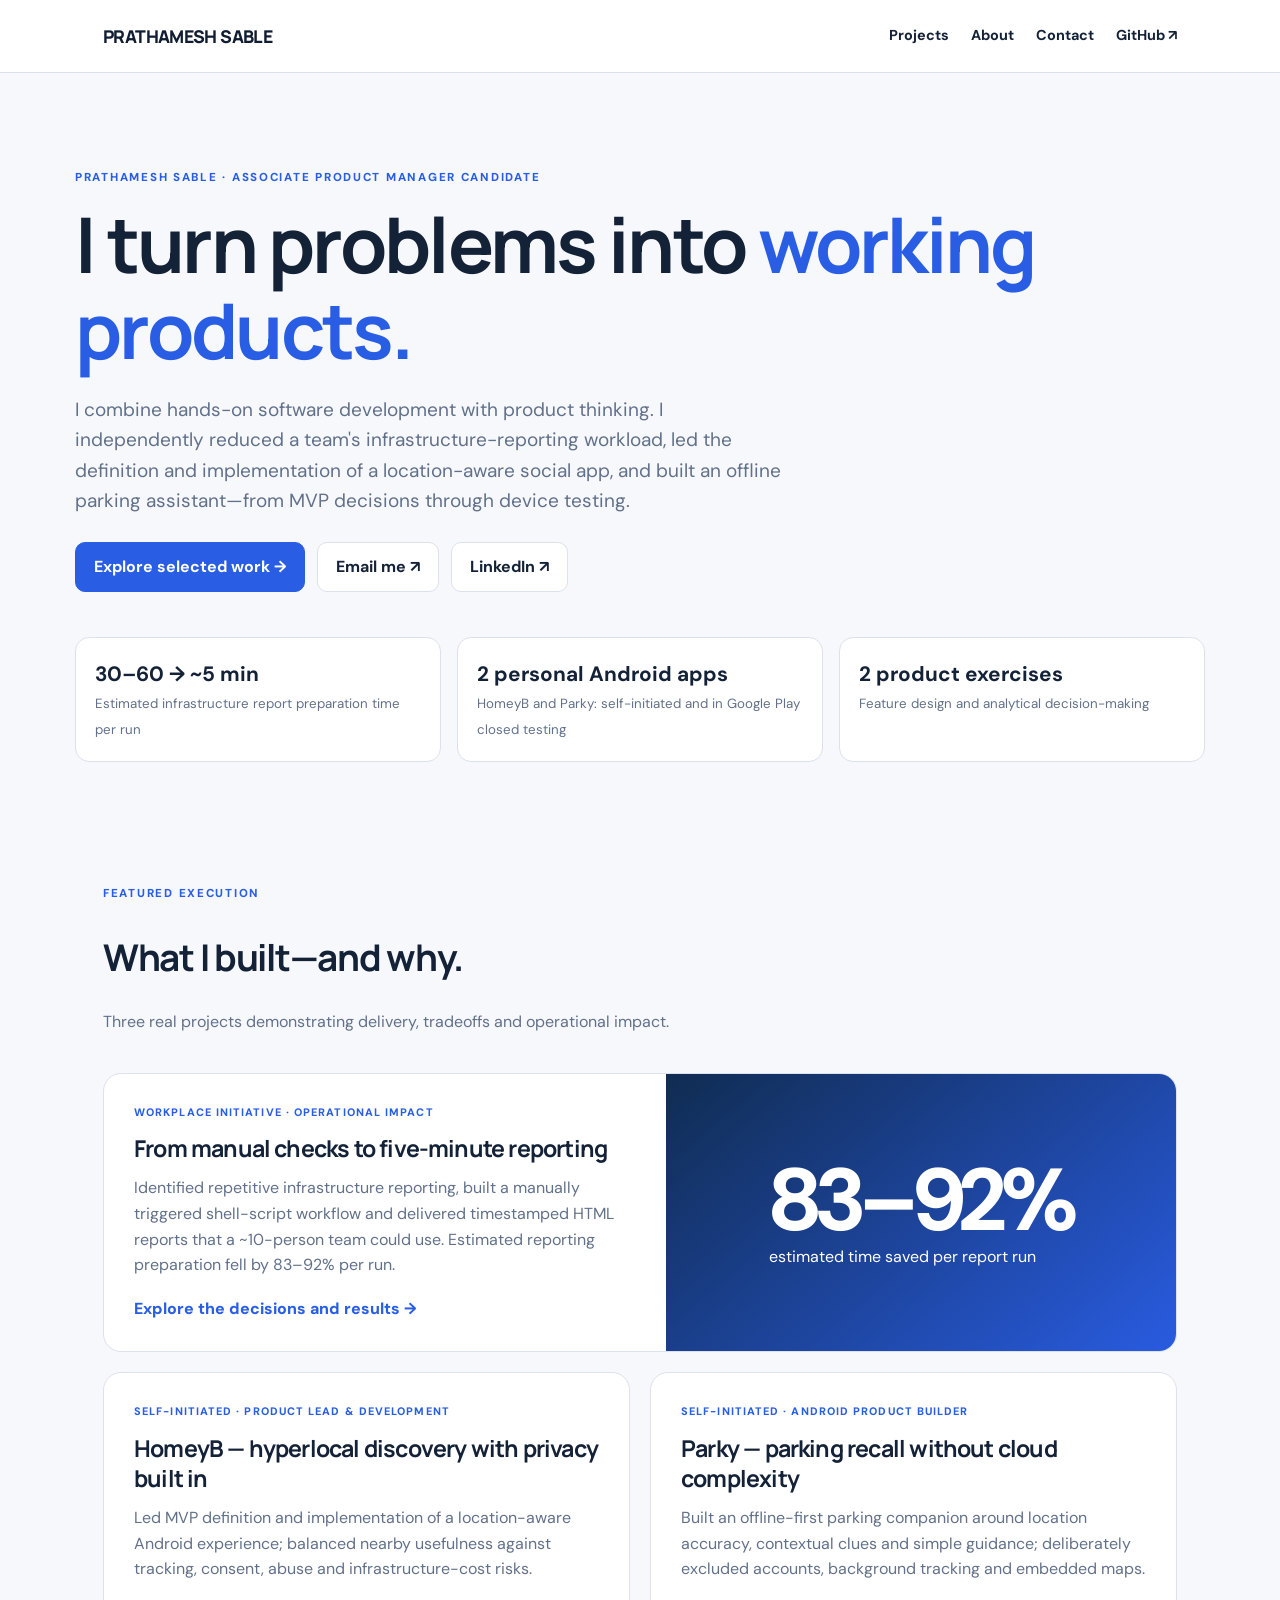
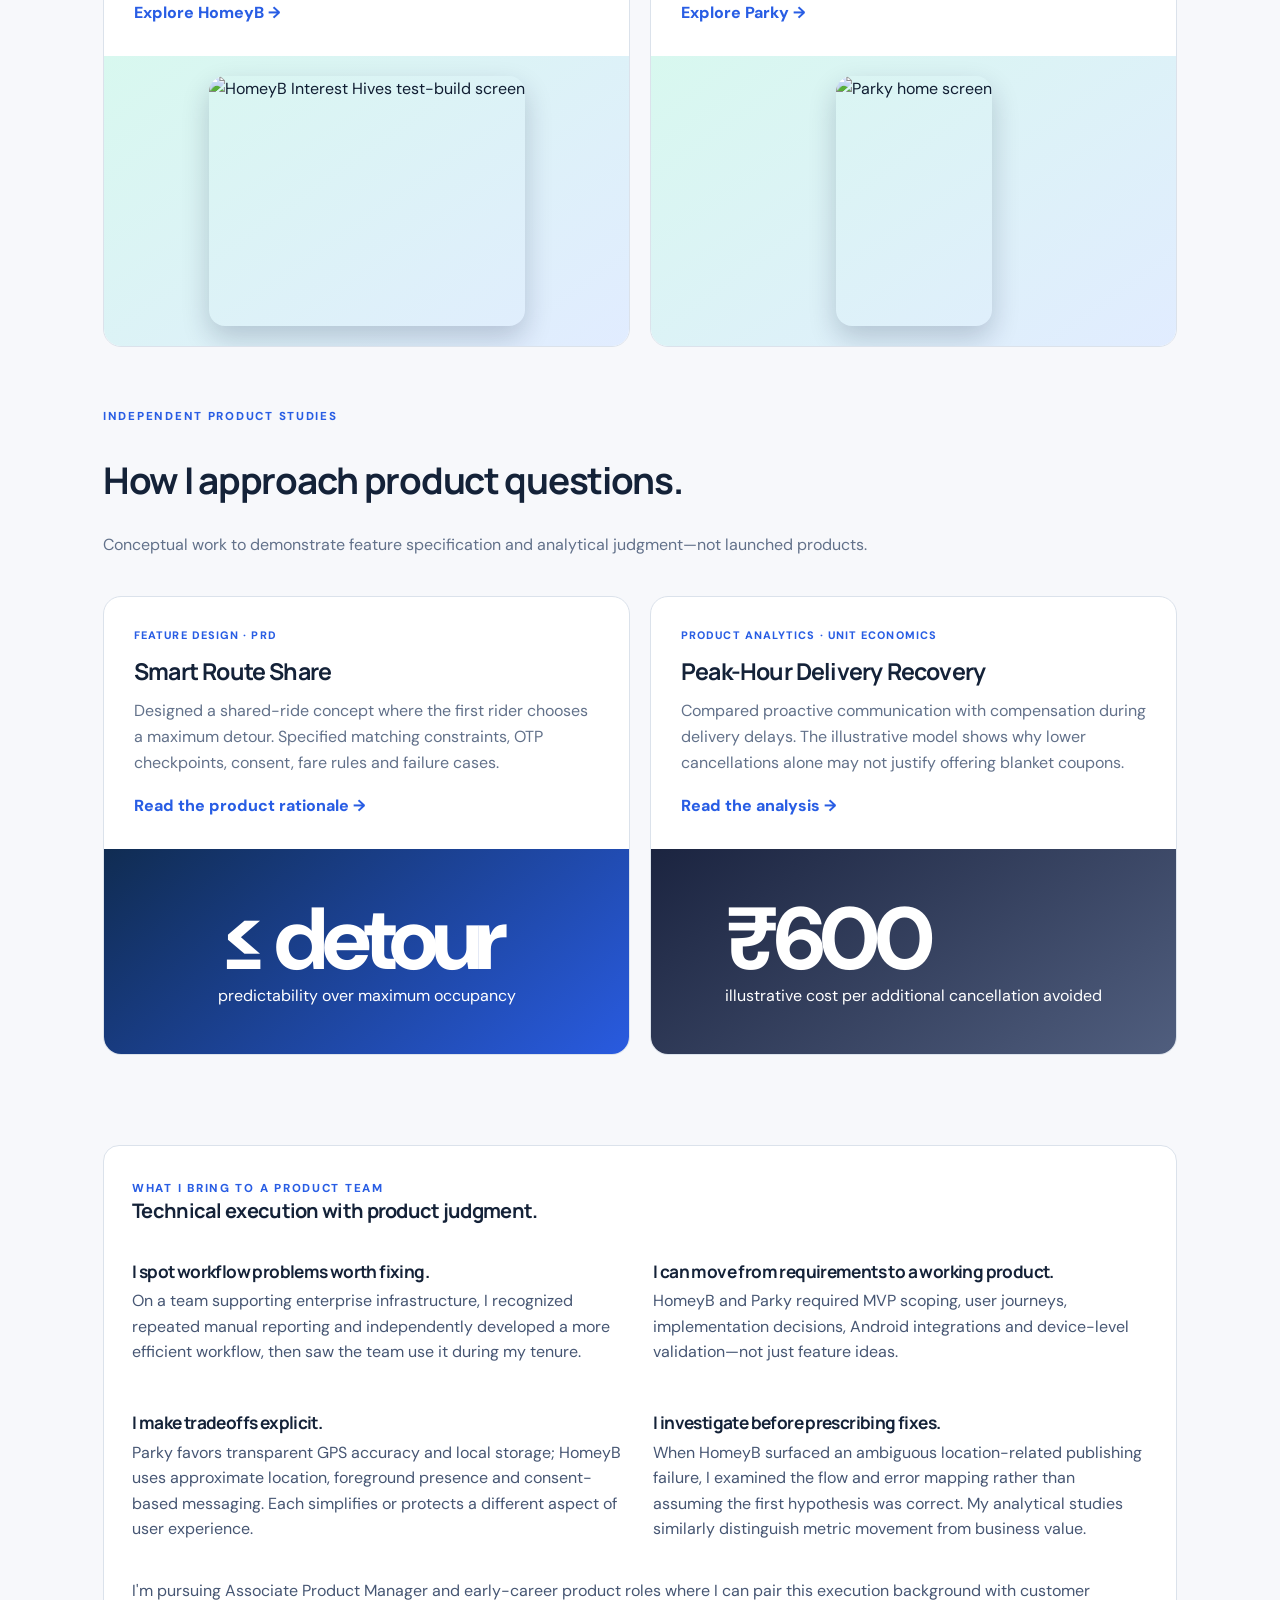
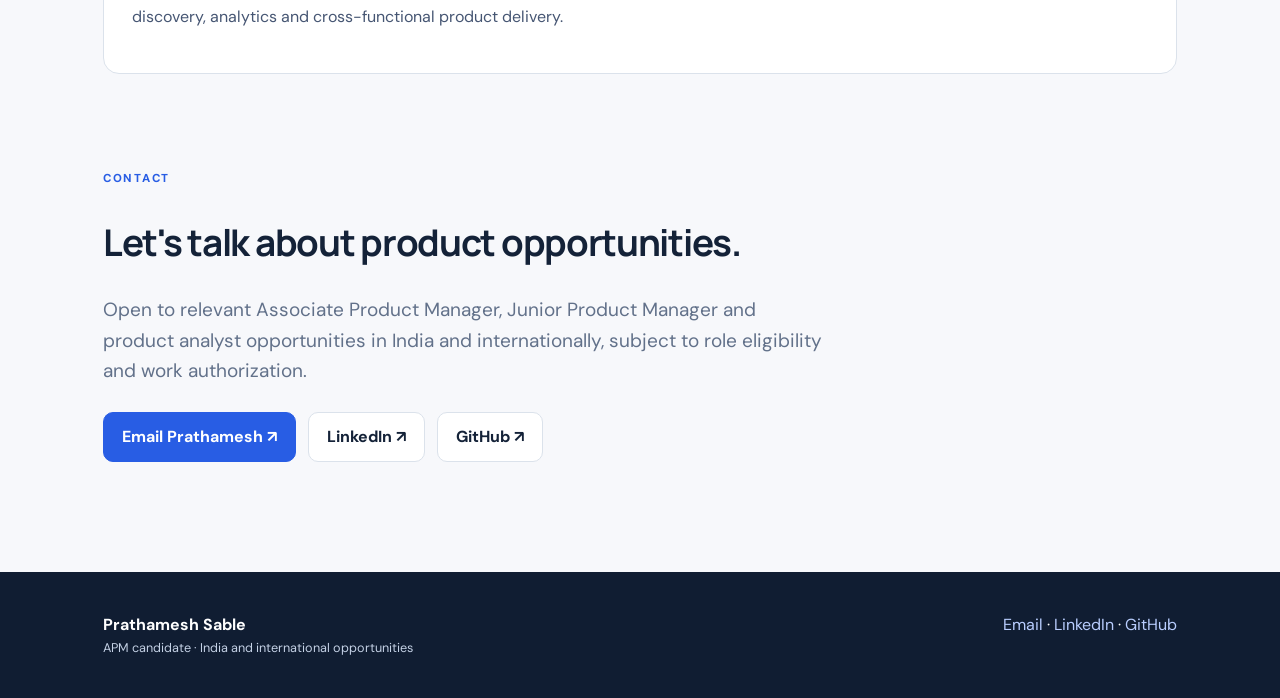
==== commit 372925cf: "Clarify personal app projects and closed testing status" ====
--- a/index.html
+++ b/index.html
@@ -1,8 +1,8 @@
-<!doctype html><html lang="en"><head><meta charset="UTF-8"><meta name="viewport" content="width=device-width,initial-scale=1"><meta name="theme-color" content="#142238"><meta name="description" content="Prathamesh Sable's APM portfolio: infrastructure automation, HomeyB, Parky and product analysis."><title>Prathamesh Sable | APM Product Portfolio</title><link rel="stylesheet" href="assets/style.css"></head><body><header class="nav"><div class="wrap nav-in"><a class="logo" href="index.html">PRATHAMESH SABLE</a><nav class="navlinks" aria-label="Main navigation"><a href="index.html#projects">Projects</a><a href="index.html#about">About</a><a href="index.html#contact">Contact</a><a href="https://github.com/Prathamesh-S" target="_blank" rel="noopener">GitHub ↗</a></nav></div></header><main><div class="wrap hero"><span class="eyebrow">Prathamesh Sable · Associate Product Manager candidate</span><h1>I turn problems into <span style="color:var(--primary)">working products.</span></h1><p class="lead">I combine hands-on software development with product thinking. I independently reduced a team's infrastructure-reporting workload, led the definition and implementation of a location-aware social app, and built an offline parking assistant—from MVP decisions through device testing.</p><div class="actions"><a class="btn" href="#projects">Explore selected work →</a><a class="btn alt" href="mailto:prathameshsspatil2000@gmail.com">Email me ↗</a><a class="btn alt" href="https://www.linkedin.com/in/prathamesh-sable-04aa8421a" target="_blank" rel="noopener">LinkedIn ↗</a></div><div class="proof"><div><strong>30–60 → ~5 min</strong><small>Estimated infrastructure report preparation time per run</small></div><div><strong>2 Android apps</strong><small>HomeyB and Parky: defined, implemented and tested</small></div><div><strong>2 product exercises</strong><small>Feature design and analytical decision-making</small></div></div></div>
+<!doctype html><html lang="en"><head><meta charset="UTF-8"><meta name="viewport" content="width=device-width,initial-scale=1"><meta name="theme-color" content="#142238"><meta name="description" content="Prathamesh Sable's APM portfolio: infrastructure automation, HomeyB, Parky and product analysis."><title>Prathamesh Sable | APM Product Portfolio</title><link rel="stylesheet" href="assets/style.css"></head><body><header class="nav"><div class="wrap nav-in"><a class="logo" href="index.html">PRATHAMESH SABLE</a><nav class="navlinks" aria-label="Main navigation"><a href="index.html#projects">Projects</a><a href="index.html#about">About</a><a href="index.html#contact">Contact</a><a href="https://github.com/Prathamesh-S" target="_blank" rel="noopener">GitHub ↗</a></nav></div></header><main><div class="wrap hero"><span class="eyebrow">Prathamesh Sable · Associate Product Manager candidate</span><h1>I turn problems into <span style="color:var(--primary)">working products.</span></h1><p class="lead">I combine hands-on software development with product thinking. I independently reduced a team's infrastructure-reporting workload, led the definition and implementation of a location-aware social app, and built an offline parking assistant—from MVP decisions through device testing.</p><div class="actions"><a class="btn" href="#projects">Explore selected work →</a><a class="btn alt" href="mailto:prathameshsspatil2000@gmail.com">Email me ↗</a><a class="btn alt" href="https://www.linkedin.com/in/prathamesh-sable-04aa8421a" target="_blank" rel="noopener">LinkedIn ↗</a></div><div class="proof"><div><strong>30–60 → ~5 min</strong><small>Estimated infrastructure report preparation time per run</small></div><div><strong>2 personal Android apps</strong><small>HomeyB and Parky: self-initiated and in Google Play closed testing</small></div><div><strong>2 product exercises</strong><small>Feature design and analytical decision-making</small></div></div></div>
 <section id="projects"><div class="wrap"><div class="sectionhead"><div><span class="eyebrow">Featured execution</span><h2>What I built—and why.</h2><p class="muted">Three real projects demonstrating delivery, tradeoffs and operational impact.</p></div></div><div class="cards">
 <article class="card large"><div class="cardcontent"><span class="tag">WORKPLACE INITIATIVE · OPERATIONAL IMPACT</span><h3>From manual checks to five-minute reporting</h3><p>Identified repetitive infrastructure reporting, built a manually triggered shell-script workflow and delivered timestamped HTML reports that a ~10-person team could use. Estimated reporting preparation fell by 83–92% per run.</p><a class="link" href="projects/infrastructure-automation.html">Explore the decisions and results →</a></div><div class="visual"><div><div class="big-stat">83–92%</div><div>estimated time saved per report run</div></div></div></article>
-<article class="card"><div class="cardcontent"><span class="tag">PRODUCT LEAD · ANDROID IMPLEMENTATION</span><h3>HomeyB — hyperlocal discovery with privacy built in</h3><p>Led MVP definition and implementation of a location-aware Android experience; balanced nearby usefulness against tracking, consent, abuse and infrastructure-cost risks.</p><a class="link" href="projects/homeyb.html">Explore HomeyB →</a></div><div class="visual pale"><img src="https://raw.githubusercontent.com/Prathamesh-S/HomeyB-Product-Portfolio/main/media/02-interest-hives.png" alt="HomeyB Interest Hives test-build screen" loading="lazy"></div></article>
-<article class="card"><div class="cardcontent"><span class="tag">INDEPENDENT BUILDER · ANDROID IMPLEMENTATION</span><h3>Parky — parking recall without cloud complexity</h3><p>Built an offline-first parking companion around location accuracy, contextual clues and simple guidance; deliberately excluded accounts, background tracking and embedded maps.</p><a class="link" href="projects/parky.html">Explore Parky →</a></div><div class="visual pale"><img src="https://raw.githubusercontent.com/Prathamesh-S/Parky-Product-Portfolio/main/media/02-home-and-help.png" alt="Parky home screen" loading="lazy"></div></article></div>
+<article class="card"><div class="cardcontent"><span class="tag">SELF-INITIATED · PRODUCT LEAD & DEVELOPMENT</span><h3>HomeyB — hyperlocal discovery with privacy built in</h3><p>Led MVP definition and implementation of a location-aware Android experience; balanced nearby usefulness against tracking, consent, abuse and infrastructure-cost risks.</p><a class="link" href="projects/homeyb.html">Explore HomeyB →</a></div><div class="visual pale"><img src="https://raw.githubusercontent.com/Prathamesh-S/HomeyB-Product-Portfolio/main/media/02-interest-hives.png" alt="HomeyB Interest Hives test-build screen" loading="lazy"></div></article>
+<article class="card"><div class="cardcontent"><span class="tag">SELF-INITIATED · ANDROID PRODUCT BUILDER</span><h3>Parky — parking recall without cloud complexity</h3><p>Built an offline-first parking companion around location accuracy, contextual clues and simple guidance; deliberately excluded accounts, background tracking and embedded maps.</p><a class="link" href="projects/parky.html">Explore Parky →</a></div><div class="visual pale"><img src="https://raw.githubusercontent.com/Prathamesh-S/Parky-Product-Portfolio/main/media/02-home-and-help.png" alt="Parky home screen" loading="lazy"></div></article></div>
 <div class="sectionhead" style="margin-top:55px"><div><span class="eyebrow">Independent product studies</span><h2>How I approach product questions.</h2><p class="muted">Conceptual work to demonstrate feature specification and analytical judgment—not launched products.</p></div></div><div class="cards">
 <article class="card"><div class="cardcontent"><span class="tag">FEATURE DESIGN · PRD</span><h3>Smart Route Share</h3><p>Designed a shared-ride concept where the first rider chooses a maximum detour. Specified matching constraints, OTP checkpoints, consent, fare rules and failure cases.</p><a class="link" href="projects/smart-route-share.html">Read the product rationale →</a></div><div class="visual"><div><div class="big-stat">≤ detour</div><div>predictability over maximum occupancy</div></div></div></article>
 <article class="card"><div class="cardcontent"><span class="tag">PRODUCT ANALYTICS · UNIT ECONOMICS</span><h3>Peak-Hour Delivery Recovery</h3><p>Compared proactive communication with compensation during delivery delays. The illustrative model shows why lower cancellations alone may not justify offering blanket coupons.</p><a class="link" href="projects/food-delivery-recovery.html">Read the analysis →</a></div><div class="visual dark"><div><div class="big-stat">₹600</div><div>illustrative cost per additional cancellation avoided</div></div></div></article></div></div></section>
--- a/assets/style.css
+++ b/assets/style.css
@@ -1,2 +1,3 @@
 @import url('https://fonts.googleapis.com/css2?family=DM+Sans:wght@400;500;600;700&family=Manrope:wght@400;500;600;700;800&display=swap');
-:root{--bg:#f7f8fb;--paper:#fff;--ink:#142238;--muted:#62718a;--line:#dbe2eb;--primary:#285de4;--navy:#101d32;--mint:#c5f0e6}*{box-sizing:border-box}html{scroll-behavior:smooth}body{margin:0;color:var(--ink);background:var(--bg);font-family:'DM Sans',system-ui,sans-serif;line-height:1.6}h1,h2,h3,.logo{font-family:Manrope,system-ui,sans-serif;letter-spacing:-.035em}h1{font-size:clamp(2.5rem,6vw,4.8rem);line-height:1.12;margin:12px 0 22px}h2{font-size:clamp(1.6rem,3vw,2.3rem);line-height:1.2}h3{line-height:1.3}a{color:var(--primary);text-decoration:none}a:hover{text-decoration:underline}.wrap{max-width:1130px;margin:auto;padding:0 28px}.nav{background:#ffffffed;position:sticky;top:0;z-index:50;border-bottom:1px solid var(--line);backdrop-filter:blur(10px)}.nav-in{min-height:72px;display:flex;align-items:center;justify-content:space-between;gap:20px}.logo{font-weight:800;color:var(--navy);font-size:1.1rem}.navlinks{display:flex;gap:22px;flex-wrap:wrap}.navlinks a{font-size:.9rem;font-weight:700;color:var(--ink)}.hero{padding:90px 0 72px}.eyebrow{font-weight:800;text-transform:uppercase;letter-spacing:.15em;color:var(--primary);font-size:.72rem}.lead{font-size:1.19rem;max-width:720px;color:var(--muted)}.actions{display:flex;gap:12px;flex-wrap:wrap;margin-top:26px}.btn{border:1px solid var(--primary);padding:11px 18px;background:var(--primary);color:white;border-radius:10px;font-weight:700;display:inline-block}.btn.alt{background:white;color:var(--ink);border-color:var(--line)}.btn:hover{text-decoration:none;filter:brightness(.96)}.proof{margin-top:45px;display:grid;grid-template-columns:repeat(3,minmax(0,1fr));gap:16px}.proof>div{background:white;border:1px solid var(--line);border-radius:14px;padding:19px}.proof strong{display:block;font-size:1.3rem}.proof small{color:var(--muted)}section{padding:45px 0}.sectionhead{display:flex;align-items:end;justify-content:space-between;gap:18px;margin-bottom:22px}.muted{color:var(--muted)}.cards{display:grid;grid-template-columns:repeat(2,minmax(0,1fr));gap:20px}.card{background:white;border-radius:18px;overflow:hidden;border:1px solid var(--line);display:flex;flex-direction:column}.card.large{grid-column:1/-1;display:grid;grid-template-columns:1.1fr 1fr}.cardcontent{padding:30px;display:flex;flex-direction:column;align-items:start}.tag{font-size:.68rem;letter-spacing:.1em;font-weight:800;text-transform:uppercase;color:var(--primary)}.card h3{font-size:1.45rem;margin:12px 0}.card p{color:var(--muted);margin:0 0 18px}.card .link{font-weight:800;margin-top:auto}.visual{background:linear-gradient(140deg,#102c52,#295be0);min-height:205px;position:relative;overflow:hidden;display:flex;align-items:center;justify-content:center;padding:20px;color:#fff}.visual.pale{background:linear-gradient(145deg,#d8f8ef,#e1ecff);color:var(--navy)}.visual.dark{background:linear-gradient(145deg,#1b2440,#505e7e)}.big-stat{font-size:clamp(3rem,7vw,5.5rem);line-height:1;letter-spacing:-.07em;font-weight:800}.visual img{height:250px;max-width:100%;width:auto;border-radius:16px;object-fit:contain;box-shadow:0 12px 28px #0a173c33}.visual img[src='']{display:none}.detail-hero{padding:65px 0 30px}.detail-hero h1{max-width:850px;font-size:clamp(2.25rem,5vw,3.85rem)}.detail-grid{display:grid;grid-template-columns:2fr 1fr;gap:28px;align-items:start}.panel{background:white;border:1px solid var(--line);padding:28px;border-radius:16px}.panel h2{font-size:1.25rem;margin-top:0}.panel p{color:#465673}.stack{display:grid;gap:20px}.highlight{background:#eef4ff;border-left:4px solid var(--primary);padding:22px;border-radius:0 14px 14px 0}.metric{font-size:2rem;font-weight:800;color:var(--primary)}.screens{display:flex;gap:12px;flex-wrap:wrap;margin:18px 0}.screens img{max-width:190px;width:30%;min-width:125px;border-radius:15px;border:1px solid var(--line)}.tiny{font-size:.79rem;color:var(--muted)}footer{background:var(--navy);color:white;padding:40px 0;margin-top:65px}footer a{color:#b9ceff}.footerflex{display:flex;justify-content:space-between;gap:20px;flex-wrap:wrap}ul{padding-left:20px}li{margin:7px 0}@media(max-width:750px){.nav-in{align-items:flex-start;padding-top:15px;padding-bottom:15px;flex-direction:column}.navlinks{gap:14px}.hero{padding:55px 0}.cards{grid-template-columns:1fr}.card.large{display:flex;grid-column:auto}.proof{grid-template-columns:1fr}.detail-grid{grid-template-columns:1fr}.cardcontent{padding:22px}.wrap{padding:0 20px}}+:root{--bg:#f7f8fb;--paper:#fff;--ink:#142238;--muted:#62718a;--line:#dbe2eb;--primary:#285de4;--navy:#101d32;--mint:#c5f0e6}*{box-sizing:border-box}html{scroll-behavior:smooth}body{margin:0;color:var(--ink);background:var(--bg);font-family:'DM Sans',system-ui,sans-serif;line-height:1.6}h1,h2,h3,.logo{font-family:Manrope,system-ui,sans-serif;letter-spacing:-.035em}h1{font-size:clamp(2.5rem,6vw,4.8rem);line-height:1.12;margin:12px 0 22px}h2{font-size:clamp(1.6rem,3vw,2.3rem);line-height:1.2}h3{line-height:1.3}a{color:var(--primary);text-decoration:none}a:hover{text-decoration:underline}.wrap{max-width:1130px;margin:auto;padding:0 28px}.nav{background:#ffffffed;position:sticky;top:0;z-index:50;border-bottom:1px solid var(--line);backdrop-filter:blur(10px)}.nav-in{min-height:72px;display:flex;align-items:center;justify-content:space-between;gap:20px}.logo{font-weight:800;color:var(--navy);font-size:1.1rem}.navlinks{display:flex;gap:22px;flex-wrap:wrap}.navlinks a{font-size:.9rem;font-weight:700;color:var(--ink)}.hero{padding:90px 0 72px}.eyebrow{font-weight:800;text-transform:uppercase;letter-spacing:.15em;color:var(--primary);font-size:.72rem}.lead{font-size:1.19rem;max-width:720px;color:var(--muted)}.actions{display:flex;gap:12px;flex-wrap:wrap;margin-top:26px}.btn{border:1px solid var(--primary);padding:11px 18px;background:var(--primary);color:white;border-radius:10px;font-weight:700;display:inline-block}.btn.alt{background:white;color:var(--ink);border-color:var(--line)}.btn:hover{text-decoration:none;filter:brightness(.96)}.proof{margin-top:45px;display:grid;grid-template-columns:repeat(3,minmax(0,1fr));gap:16px}.proof>div{background:white;border:1px solid var(--line);border-radius:14px;padding:19px}.proof strong{display:block;font-size:1.3rem}.proof small{color:var(--muted)}section{padding:45px 0}.sectionhead{display:flex;align-items:end;justify-content:space-between;gap:18px;margin-bottom:22px}.muted{color:var(--muted)}.cards{display:grid;grid-template-columns:repeat(2,minmax(0,1fr));gap:20px}.card{background:white;border-radius:18px;overflow:hidden;border:1px solid var(--line);display:flex;flex-direction:column}.card.large{grid-column:1/-1;display:grid;grid-template-columns:1.1fr 1fr}.cardcontent{padding:30px;display:flex;flex-direction:column;align-items:start}.tag{font-size:.68rem;letter-spacing:.1em;font-weight:800;text-transform:uppercase;color:var(--primary)}.card h3{font-size:1.45rem;margin:12px 0}.card p{color:var(--muted);margin:0 0 18px}.card .link{font-weight:800;margin-top:auto}.visual{background:linear-gradient(140deg,#102c52,#295be0);min-height:205px;position:relative;overflow:hidden;display:flex;align-items:center;justify-content:center;padding:20px;color:#fff}.visual.pale{background:linear-gradient(145deg,#d8f8ef,#e1ecff);color:var(--navy)}.visual.dark{background:linear-gradient(145deg,#1b2440,#505e7e)}.big-stat{font-size:clamp(3rem,7vw,5.5rem);line-height:1;letter-spacing:-.07em;font-weight:800}.visual img{height:250px;max-width:100%;width:auto;border-radius:16px;object-fit:contain;box-shadow:0 12px 28px #0a173c33}.visual img[src='']{display:none}.detail-hero{padding:65px 0 30px}.detail-hero h1{max-width:850px;font-size:clamp(2.25rem,5vw,3.85rem)}.detail-grid{display:grid;grid-template-columns:2fr 1fr;gap:28px;align-items:start}.panel{background:white;border:1px solid var(--line);padding:28px;border-radius:16px}.panel h2{font-size:1.25rem;margin-top:0}.panel p{color:#465673}.stack{display:grid;gap:20px}.highlight{background:#eef4ff;border-left:4px solid var(--primary);padding:22px;border-radius:0 14px 14px 0}.metric{font-size:2rem;font-weight:800;color:var(--primary)}.screens{display:flex;gap:12px;flex-wrap:wrap;margin:18px 0}.screens img{max-width:190px;width:30%;min-width:125px;border-radius:15px;border:1px solid var(--line)}.tiny{font-size:.79rem;color:var(--muted)}footer{background:var(--navy);color:white;padding:40px 0;margin-top:65px}footer a{color:#b9ceff}.footerflex{display:flex;justify-content:space-between;gap:20px;flex-wrap:wrap}ul{padding-left:20px}li{margin:7px 0}@media(max-width:750px){.nav-in{align-items:flex-start;padding-top:15px;padding-bottom:15px;flex-direction:column}.navlinks{gap:14px}.hero{padding:55px 0}.cards{grid-template-columns:1fr}.card.large{display:flex;grid-column:auto}.proof{grid-template-columns:1fr}.detail-grid{grid-template-columns:1fr}.cardcontent{padding:22px}.wrap{padding:0 20px}}
+.value-grid{display:grid;grid-template-columns:repeat(2,minmax(0,1fr));gap:14px 26px;margin:20px 0}.value-grid h3{font-size:1.08rem;margin-bottom:5px}.value-grid p{margin-top:0}.detail-grid .panel li{color:#465673}.detail-grid .panel h2:not(:first-child){margin-top:25px}@media(max-width:750px){.value-grid{grid-template-columns:1fr}}
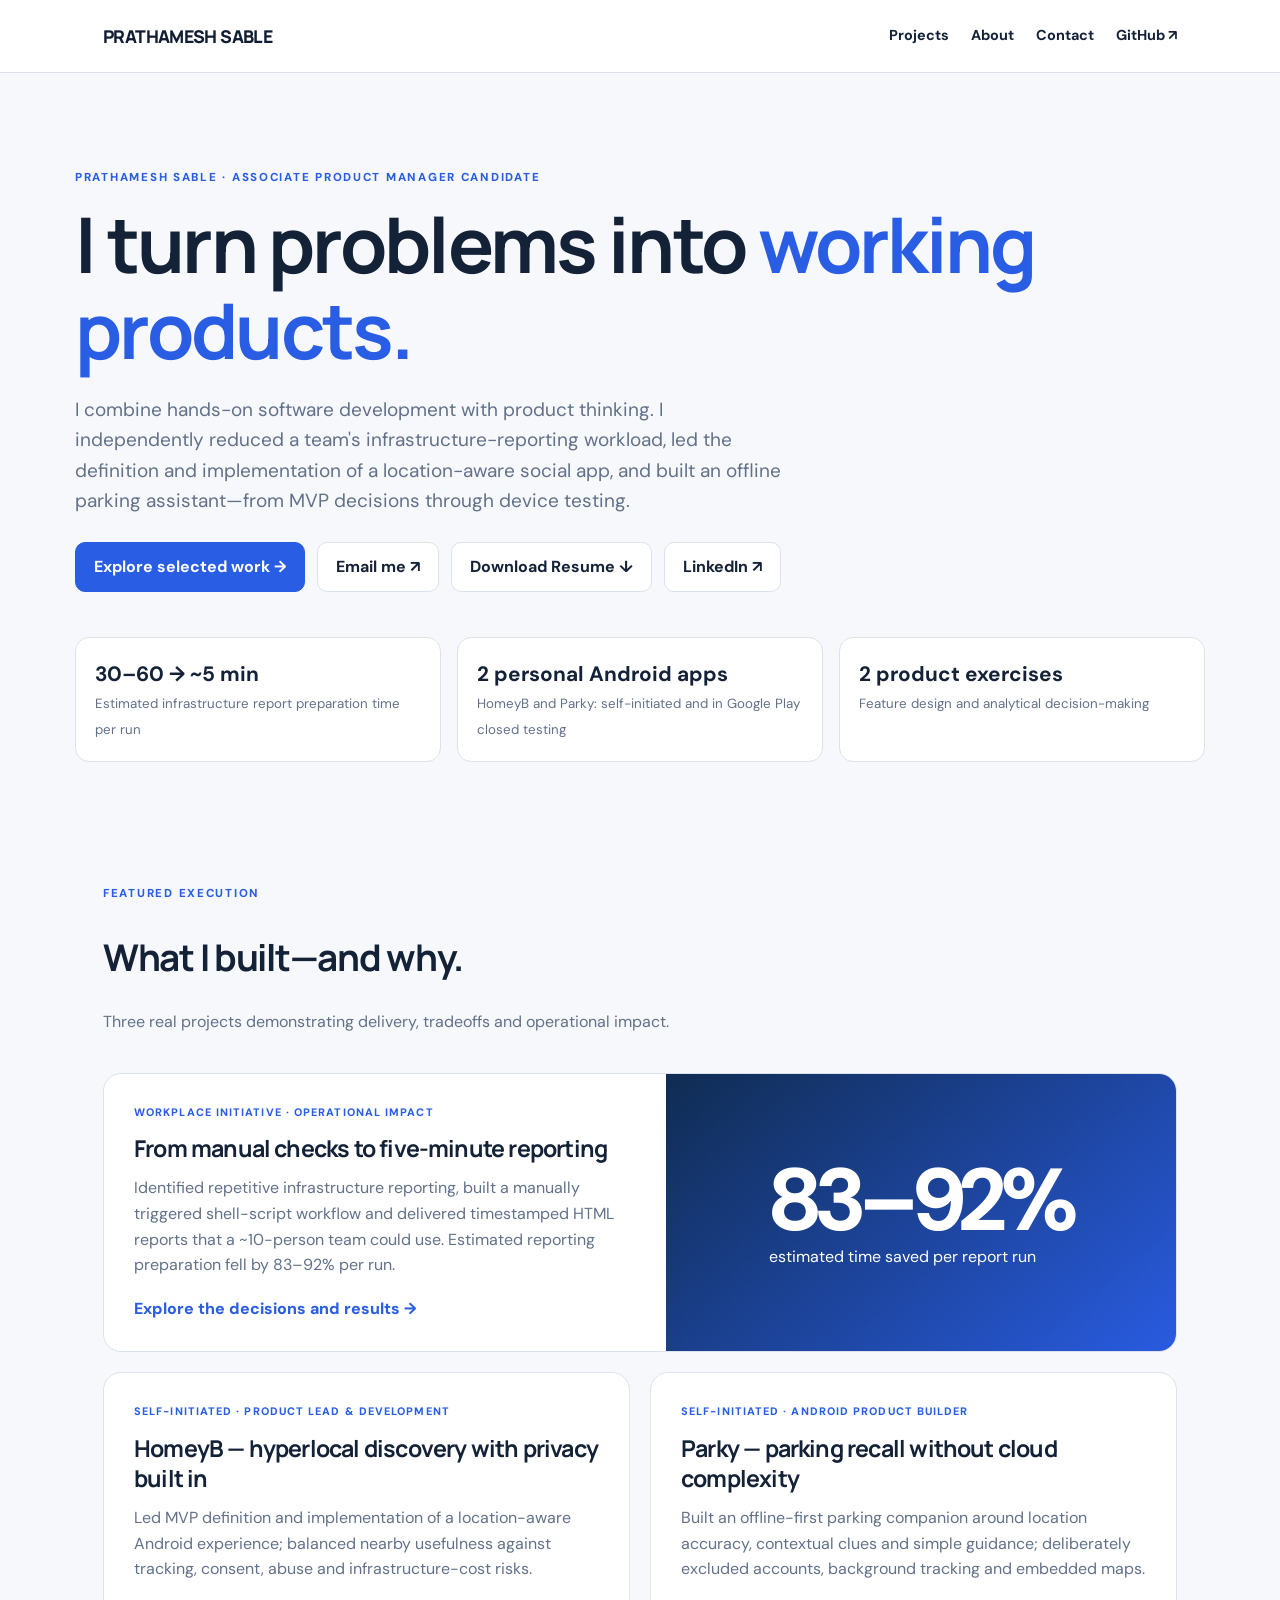
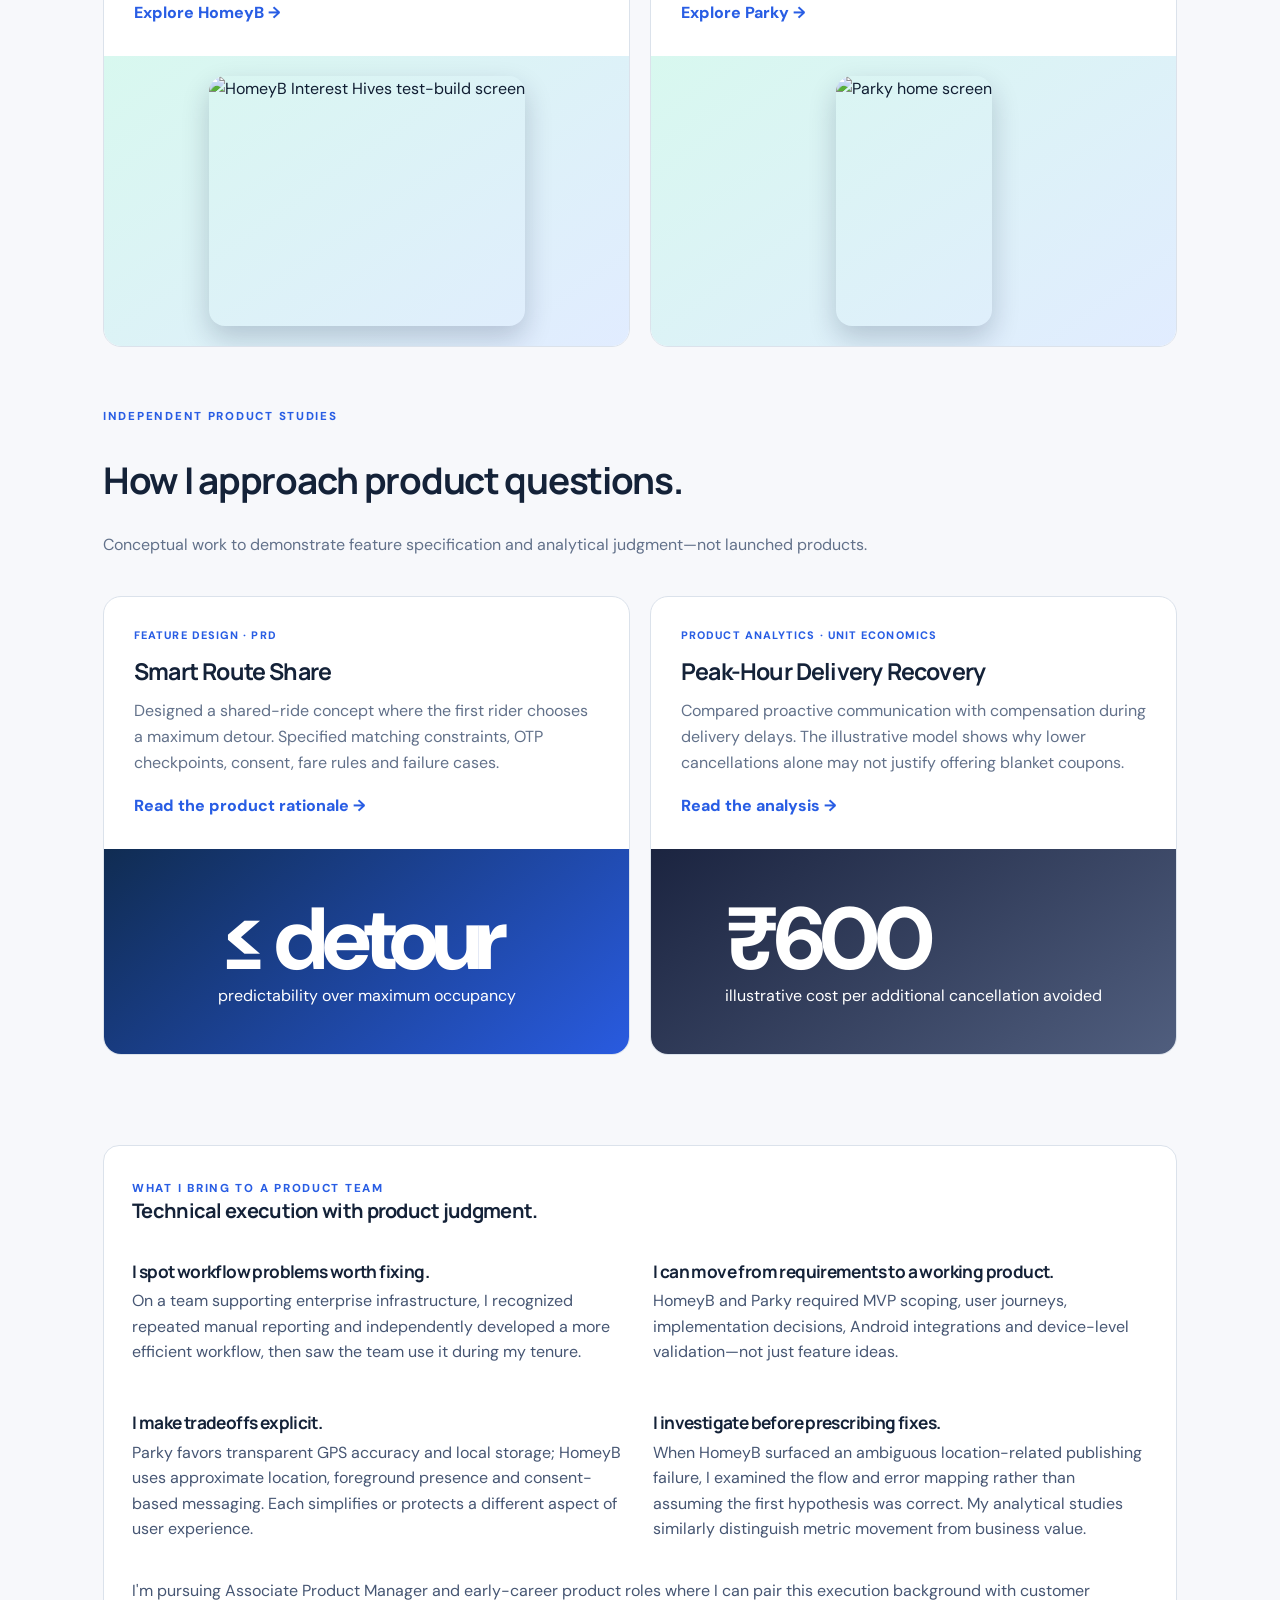
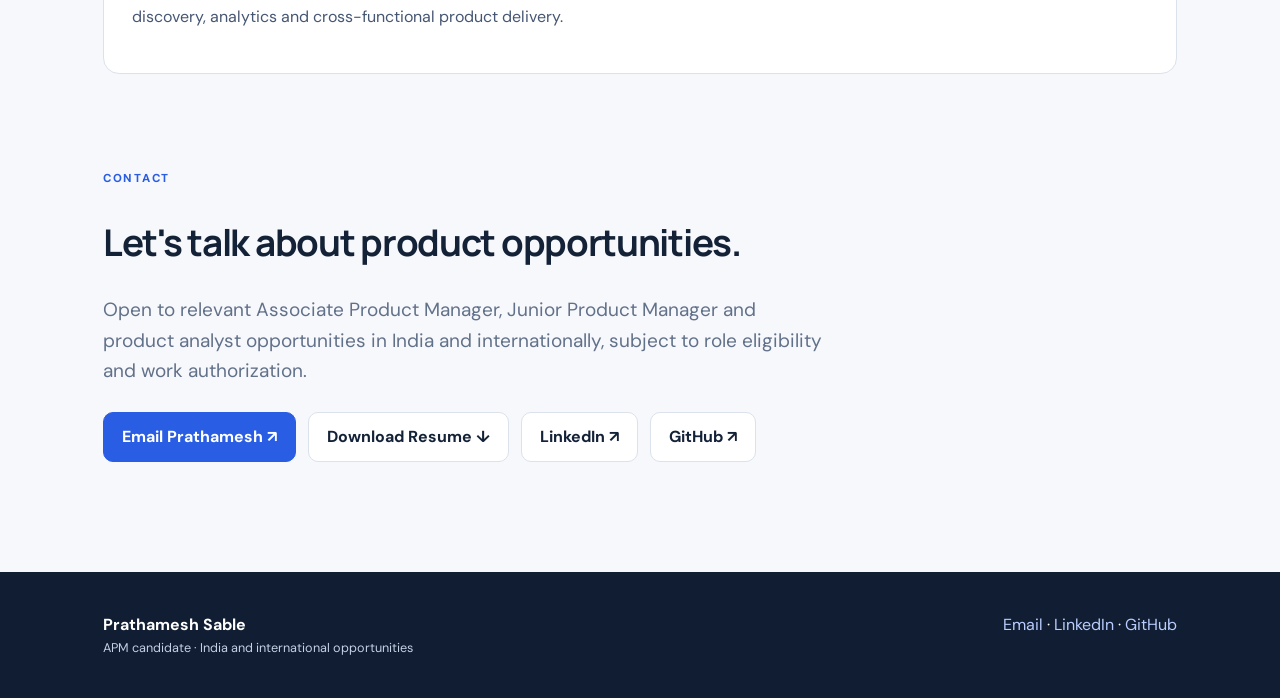
==== commit 9e92913b: "Add resume download to homepage and contact section" ====
--- a/index.html
+++ b/index.html
@@ -1,4 +1,4 @@
-<!doctype html><html lang="en"><head><meta charset="UTF-8"><meta name="viewport" content="width=device-width,initial-scale=1"><meta name="theme-color" content="#142238"><meta name="description" content="Prathamesh Sable's APM portfolio: infrastructure automation, HomeyB, Parky and product analysis."><title>Prathamesh Sable | APM Product Portfolio</title><link rel="stylesheet" href="assets/style.css"></head><body><header class="nav"><div class="wrap nav-in"><a class="logo" href="index.html">PRATHAMESH SABLE</a><nav class="navlinks" aria-label="Main navigation"><a href="index.html#projects">Projects</a><a href="index.html#about">About</a><a href="index.html#contact">Contact</a><a href="https://github.com/Prathamesh-S" target="_blank" rel="noopener">GitHub ↗</a></nav></div></header><main><div class="wrap hero"><span class="eyebrow">Prathamesh Sable · Associate Product Manager candidate</span><h1>I turn problems into <span style="color:var(--primary)">working products.</span></h1><p class="lead">I combine hands-on software development with product thinking. I independently reduced a team's infrastructure-reporting workload, led the definition and implementation of a location-aware social app, and built an offline parking assistant—from MVP decisions through device testing.</p><div class="actions"><a class="btn" href="#projects">Explore selected work →</a><a class="btn alt" href="mailto:prathameshsspatil2000@gmail.com">Email me ↗</a><a class="btn alt" href="https://www.linkedin.com/in/prathamesh-sable-04aa8421a" target="_blank" rel="noopener">LinkedIn ↗</a></div><div class="proof"><div><strong>30–60 → ~5 min</strong><small>Estimated infrastructure report preparation time per run</small></div><div><strong>2 personal Android apps</strong><small>HomeyB and Parky: self-initiated and in Google Play closed testing</small></div><div><strong>2 product exercises</strong><small>Feature design and analytical decision-making</small></div></div></div>
+<!doctype html><html lang="en"><head><meta charset="UTF-8"><meta name="viewport" content="width=device-width,initial-scale=1"><meta name="theme-color" content="#142238"><meta name="description" content="Prathamesh Sable's APM portfolio: infrastructure automation, HomeyB, Parky and product analysis."><title>Prathamesh Sable | APM Product Portfolio</title><link rel="stylesheet" href="assets/style.css"></head><body><header class="nav"><div class="wrap nav-in"><a class="logo" href="index.html">PRATHAMESH SABLE</a><nav class="navlinks" aria-label="Main navigation"><a href="index.html#projects">Projects</a><a href="index.html#about">About</a><a href="index.html#contact">Contact</a><a href="https://github.com/Prathamesh-S" target="_blank" rel="noopener">GitHub ↗</a></nav></div></header><main><div class="wrap hero"><span class="eyebrow">Prathamesh Sable · Associate Product Manager candidate</span><h1>I turn problems into <span style="color:var(--primary)">working products.</span></h1><p class="lead">I combine hands-on software development with product thinking. I independently reduced a team's infrastructure-reporting workload, led the definition and implementation of a location-aware social app, and built an offline parking assistant—from MVP decisions through device testing.</p><div class="actions"><a class="btn" href="#projects">Explore selected work →</a><a class="btn alt" href="mailto:prathameshsspatil2000@gmail.com">Email me ↗</a><a class="btn alt" href="resume/Prathamesh_Sable_APM_Resume.pdf" download="Prathamesh_Sable_APM_Resume.pdf">Download Resume ↓</a><a class="btn alt" href="https://www.linkedin.com/in/prathamesh-sable-04aa8421a" target="_blank" rel="noopener">LinkedIn ↗</a></div><div class="proof"><div><strong>30–60 → ~5 min</strong><small>Estimated infrastructure report preparation time per run</small></div><div><strong>2 personal Android apps</strong><small>HomeyB and Parky: self-initiated and in Google Play closed testing</small></div><div><strong>2 product exercises</strong><small>Feature design and analytical decision-making</small></div></div></div>
 <section id="projects"><div class="wrap"><div class="sectionhead"><div><span class="eyebrow">Featured execution</span><h2>What I built—and why.</h2><p class="muted">Three real projects demonstrating delivery, tradeoffs and operational impact.</p></div></div><div class="cards">
 <article class="card large"><div class="cardcontent"><span class="tag">WORKPLACE INITIATIVE · OPERATIONAL IMPACT</span><h3>From manual checks to five-minute reporting</h3><p>Identified repetitive infrastructure reporting, built a manually triggered shell-script workflow and delivered timestamped HTML reports that a ~10-person team could use. Estimated reporting preparation fell by 83–92% per run.</p><a class="link" href="projects/infrastructure-automation.html">Explore the decisions and results →</a></div><div class="visual"><div><div class="big-stat">83–92%</div><div>estimated time saved per report run</div></div></div></article>
 <article class="card"><div class="cardcontent"><span class="tag">SELF-INITIATED · PRODUCT LEAD & DEVELOPMENT</span><h3>HomeyB — hyperlocal discovery with privacy built in</h3><p>Led MVP definition and implementation of a location-aware Android experience; balanced nearby usefulness against tracking, consent, abuse and infrastructure-cost risks.</p><a class="link" href="projects/homeyb.html">Explore HomeyB →</a></div><div class="visual pale"><img src="https://raw.githubusercontent.com/Prathamesh-S/HomeyB-Product-Portfolio/main/media/02-interest-hives.png" alt="HomeyB Interest Hives test-build screen" loading="lazy"></div></article>
@@ -7,4 +7,4 @@
 <article class="card"><div class="cardcontent"><span class="tag">FEATURE DESIGN · PRD</span><h3>Smart Route Share</h3><p>Designed a shared-ride concept where the first rider chooses a maximum detour. Specified matching constraints, OTP checkpoints, consent, fare rules and failure cases.</p><a class="link" href="projects/smart-route-share.html">Read the product rationale →</a></div><div class="visual"><div><div class="big-stat">≤ detour</div><div>predictability over maximum occupancy</div></div></div></article>
 <article class="card"><div class="cardcontent"><span class="tag">PRODUCT ANALYTICS · UNIT ECONOMICS</span><h3>Peak-Hour Delivery Recovery</h3><p>Compared proactive communication with compensation during delivery delays. The illustrative model shows why lower cancellations alone may not justify offering blanket coupons.</p><a class="link" href="projects/food-delivery-recovery.html">Read the analysis →</a></div><div class="visual dark"><div><div class="big-stat">₹600</div><div>illustrative cost per additional cancellation avoided</div></div></div></article></div></div></section>
 <section id="about"><div class="wrap"><div class="panel"><span class="eyebrow">What I bring to a product team</span><h2>Technical execution with product judgment.</h2><div class="value-grid"><div><h3>I spot workflow problems worth fixing.</h3><p>On a team supporting enterprise infrastructure, I recognized repeated manual reporting and independently developed a more efficient workflow, then saw the team use it during my tenure.</p></div><div><h3>I can move from requirements to a working product.</h3><p>HomeyB and Parky required MVP scoping, user journeys, implementation decisions, Android integrations and device-level validation—not just feature ideas.</p></div><div><h3>I make tradeoffs explicit.</h3><p>Parky favors transparent GPS accuracy and local storage; HomeyB uses approximate location, foreground presence and consent-based messaging. Each simplifies or protects a different aspect of user experience.</p></div><div><h3>I investigate before prescribing fixes.</h3><p>When HomeyB surfaced an ambiguous location-related publishing failure, I examined the flow and error mapping rather than assuming the first hypothesis was correct. My analytical studies similarly distinguish metric movement from business value.</p></div></div><p class="muted">I'm pursuing Associate Product Manager and early-career product roles where I can pair this execution background with customer discovery, analytics and cross-functional product delivery.</p></div></div></section>
-<section id="contact"><div class="wrap"><span class="eyebrow">Contact</span><h2>Let's talk about product opportunities.</h2><p class="lead">Open to relevant Associate Product Manager, Junior Product Manager and product analyst opportunities in India and internationally, subject to role eligibility and work authorization.</p><div class="actions"><a class="btn" href="mailto:prathameshsspatil2000@gmail.com">Email Prathamesh ↗</a><a class="btn alt" href="https://www.linkedin.com/in/prathamesh-sable-04aa8421a" target="_blank" rel="noopener">LinkedIn ↗</a><a class="btn alt" href="https://github.com/Prathamesh-S" target="_blank" rel="noopener">GitHub ↗</a></div></div></section></main><footer><div class="wrap footerflex"><div><strong>Prathamesh Sable</strong><div class="tiny" style="color:#c4d1e5">APM candidate · India and international opportunities</div></div><div><a href="mailto:prathameshsspatil2000@gmail.com">Email</a> · <a href="https://www.linkedin.com/in/prathamesh-sable-04aa8421a">LinkedIn</a> · <a href="https://github.com/Prathamesh-S">GitHub</a></div></div></footer></body></html>+<section id="contact"><div class="wrap"><span class="eyebrow">Contact</span><h2>Let's talk about product opportunities.</h2><p class="lead">Open to relevant Associate Product Manager, Junior Product Manager and product analyst opportunities in India and internationally, subject to role eligibility and work authorization.</p><div class="actions"><a class="btn" href="mailto:prathameshsspatil2000@gmail.com">Email Prathamesh ↗</a><a class="btn alt" href="resume/Prathamesh_Sable_APM_Resume.pdf" download="Prathamesh_Sable_APM_Resume.pdf">Download Resume ↓</a><a class="btn alt" href="https://www.linkedin.com/in/prathamesh-sable-04aa8421a" target="_blank" rel="noopener">LinkedIn ↗</a><a class="btn alt" href="https://github.com/Prathamesh-S" target="_blank" rel="noopener">GitHub ↗</a></div></div></section></main><footer><div class="wrap footerflex"><div><strong>Prathamesh Sable</strong><div class="tiny" style="color:#c4d1e5">APM candidate · India and international opportunities</div></div><div><a href="mailto:prathameshsspatil2000@gmail.com">Email</a> · <a href="https://www.linkedin.com/in/prathamesh-sable-04aa8421a">LinkedIn</a> · <a href="https://github.com/Prathamesh-S">GitHub</a></div></div></footer></body></html>
